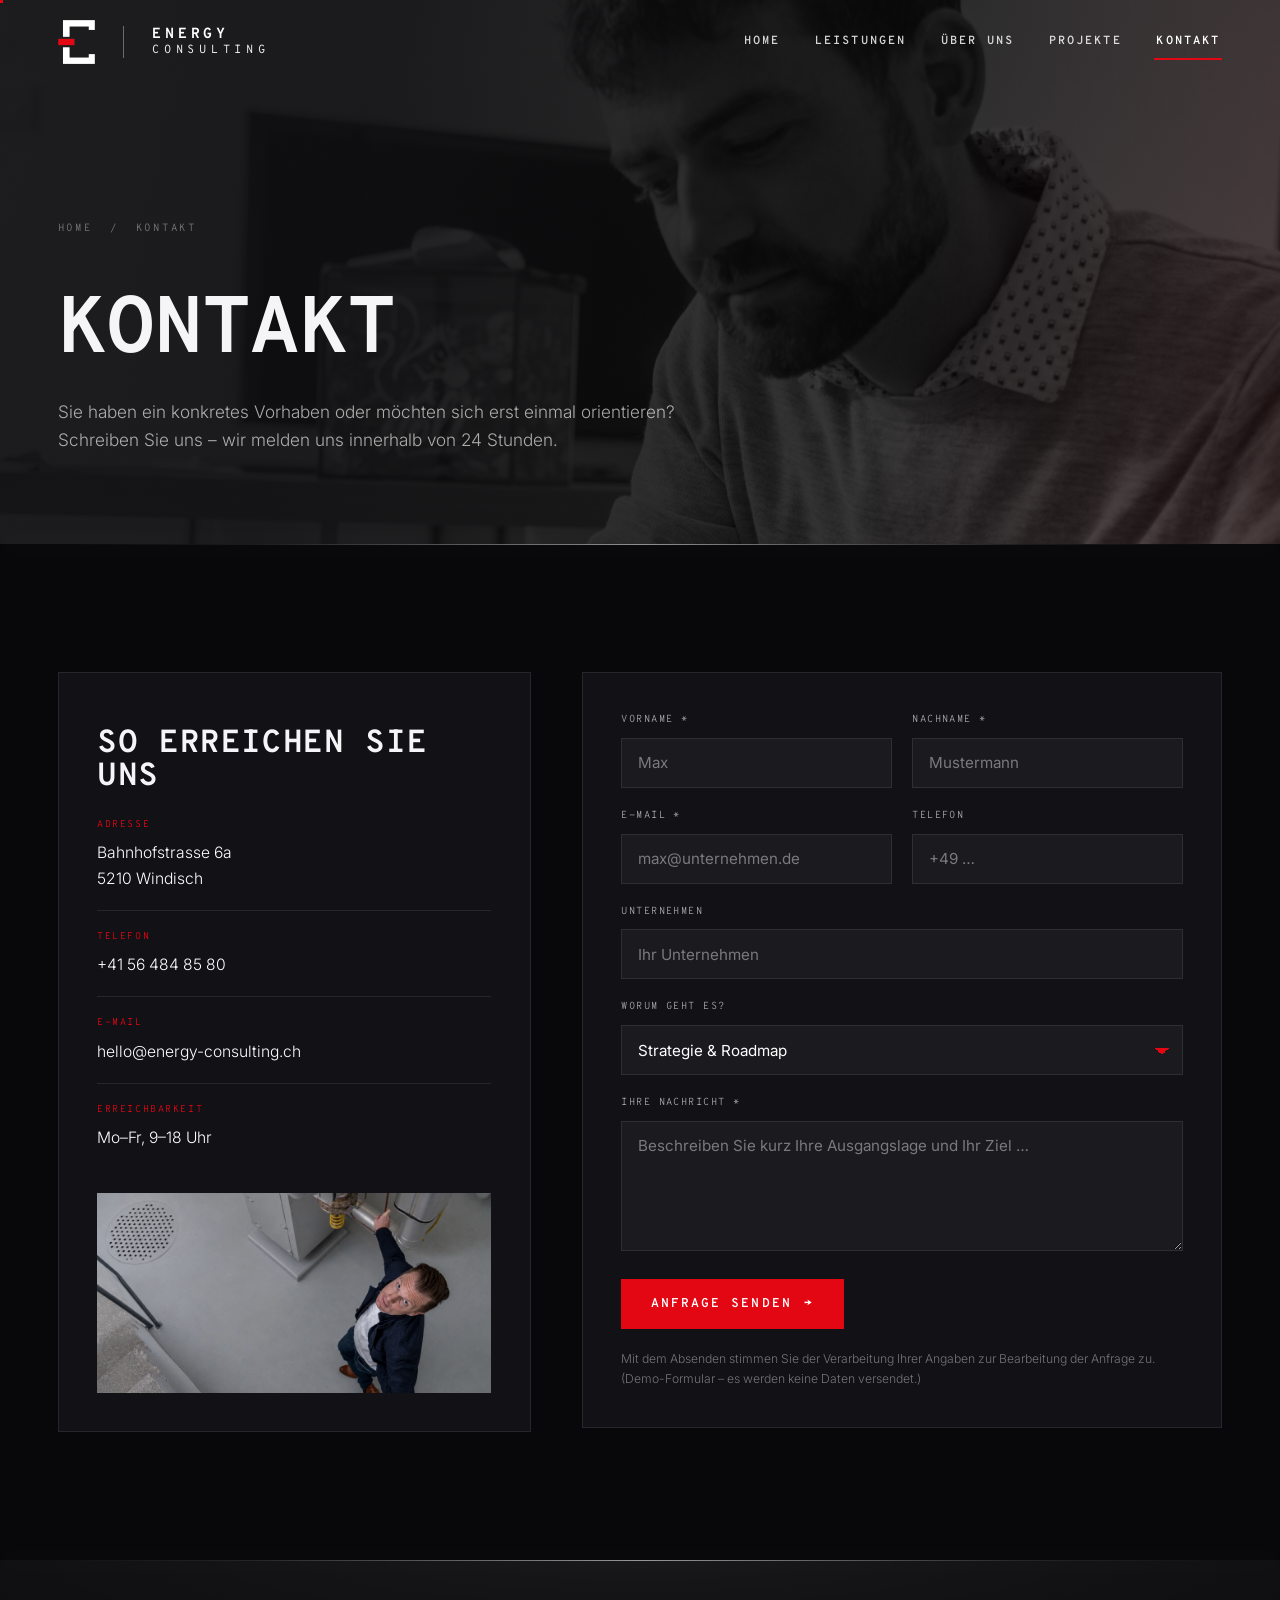
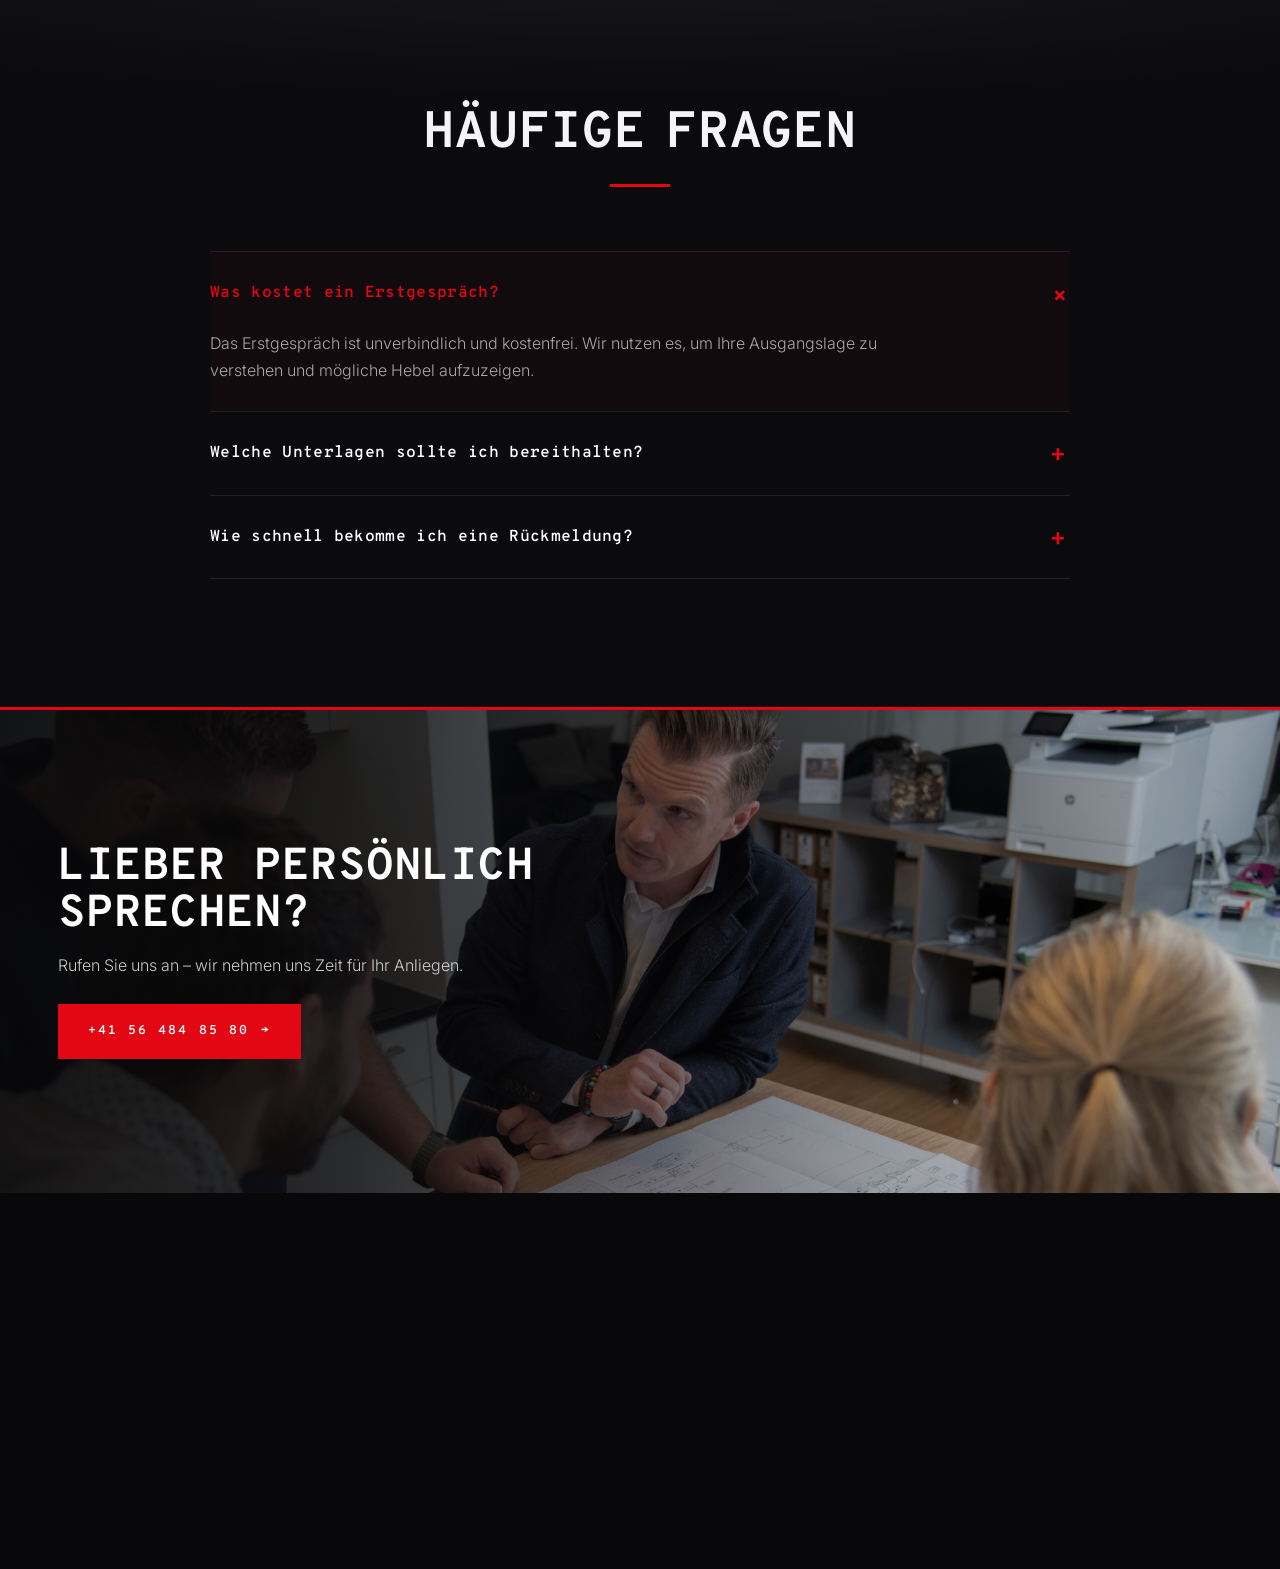
==== kontakt.html @ 19a419e4 "Sanfte Logo-Silhouette als Wasserzeichen im weissen Footer Co-Authored-By: Claude Opus 4.8 <noreply@" ====
<!DOCTYPE html>
<html lang="de">
<head>
<meta charset="UTF-8" />
<meta name="viewport" content="width=device-width, initial-scale=1" />
<title>Kontakt — Energy Consulting</title>
<meta name="description" content="Sprechen Sie mit uns über Ihr Energiekonzept. Unverbindliches Erstgespräch – wir melden uns innerhalb von 24 Stunden." />
<link rel="preconnect" href="https://fonts.googleapis.com" />
<link rel="preconnect" href="https://fonts.gstatic.com" crossorigin />
<link href="https://fonts.googleapis.com/css2?family=Inter:wght@300;400;500;600&family=Overpass+Mono:wght@400;600;700&display=swap" rel="stylesheet" />
<link rel="icon" href="favicon.ico" sizes="any" />
<link rel="icon" type="image/png" sizes="32x32" href="favicon-32.png" />
<link rel="apple-touch-icon" href="favicon-180.png" />
<link rel="stylesheet" href="styles.css?v=75" />
</head>
<body>

<header class="site">
  <div class="wrap nav">
    <a class="brand" href="index.html" aria-label="Energy Consulting Startseite">
      <img class="mark" src="logo-icon-white.png" alt="Energy Consulting Logo" />
      <span class="name"><span>ENERGY</span><span>CONSULTING</span></span>
    </a>
    <nav class="menu" aria-label="Hauptnavigation">
      <a href="index.html">Home</a>
      <a href="leistungen.html">Leistungen</a>
      <a href="ueber-uns.html">Über uns</a>
      <a href="projekte.html">Projekte</a>
      <a href="kontakt.html" class="is-active">Kontakt</a>
    </nav>
    <button class="burger" aria-label="Menü öffnen" aria-expanded="false"><span></span><span></span><span></span></button>
  </div>
</header>

<section class="page-hero">
  <div class="page-hero-bg" style="background-image:url('foto-6.jpg')"></div>
  <div class="page-hero-overlay"></div>
  <div class="wrap">
    <div class="crumb"><a href="index.html">Home</a> &nbsp;/&nbsp; Kontakt</div>
    <h1>Kontakt</h1>
    <p>Sie haben ein konkretes Vorhaben oder möchten sich erst einmal orientieren? Schreiben Sie uns – wir melden uns innerhalb von 24 Stunden.</p>
  </div>
</section>

<section class="section">
  <div class="wrap contact-grid">
    <!-- Info -->
    <div class="contact-info glass reveal-left">      <h2 class="sec-head" style="font-size:clamp(1.4rem,2.6vw,2rem);margin:16px 0 22px">So erreichen Sie uns</h2>
      <div class="row"><div class="k">Adresse</div><div class="v">Bahnhofstrasse 6a<br>5210 Windisch</div></div>
      <div class="row"><div class="k">Telefon</div><div class="v"><a href="tel:+41564848580">+41 56 484 85 80</a></div></div>
      <div class="row"><div class="k">E-Mail</div><div class="v"><a href="mailto:hello@energy-consulting.ch">hello@energy-consulting.ch</a></div></div>
      <div class="row"><div class="k">Erreichbarkeit</div><div class="v">Mo–Fr, 9–18 Uhr</div></div>
      <div class="contact-photo">
        <img src="foto-200.jpg" alt="Energieberatung im Technikraum" style="object-position: 50% 28%" />
      </div>
    </div>

    <!-- Formular -->
    <div class="reveal-right">
      <form class="ec glass" novalidate>
        <div>
          <label for="f-vorname">Vorname *</label>
          <input id="f-vorname" name="vorname" type="text" autocomplete="given-name" placeholder="Max" required />
        </div>
        <div>
          <label for="f-nachname">Nachname *</label>
          <input id="f-nachname" name="nachname" type="text" autocomplete="family-name" placeholder="Mustermann" required />
        </div>
        <div>
          <label for="f-email">E-Mail *</label>
          <input id="f-email" name="email" type="email" autocomplete="email" placeholder="max@unternehmen.de" required />
        </div>
        <div>
          <label for="f-tel">Telefon</label>
          <input id="f-tel" name="telefon" type="tel" autocomplete="tel" placeholder="+49 …" />
        </div>
        <div class="full">
          <label for="f-firma">Unternehmen</label>
          <input id="f-firma" name="firma" type="text" autocomplete="organization" placeholder="Ihr Unternehmen" />
        </div>
        <div class="full">
          <label for="f-thema">Worum geht es?</label>
          <select id="f-thema" name="thema">
            <option>Strategie &amp; Roadmap</option>
            <option>Analyse &amp; Energieaudit</option>
            <option>Optimierung &amp; Beschaffung</option>
            <option>Umsetzung &amp; Projektsteuerung</option>
            <option>Allgemeine Anfrage</option>
          </select>
        </div>
        <div class="full">
          <label for="f-nachricht">Ihre Nachricht *</label>
          <textarea id="f-nachricht" name="nachricht" placeholder="Beschreiben Sie kurz Ihre Ausgangslage und Ihr Ziel …" required></textarea>
        </div>
        <div class="full" style="display:flex;flex-wrap:wrap;gap:18px;align-items:center;justify-content:space-between">
          <button type="submit" class="btn">Anfrage senden <span class="arr" aria-hidden="true">→</span></button>
          <p class="form-status" role="status" aria-live="polite"></p>
        </div>
        <p class="full" style="color:var(--txt-faint);font-size:0.76rem">Mit dem Absenden stimmen Sie der Verarbeitung Ihrer Angaben zur Bearbeitung der Anfrage zu. (Demo-Formular – es werden keine Daten versendet.)</p>
      </form>
    </div>
  </div>
</section>

<!-- FAQ -->
<section class="section section--alt">
  <div class="wrap">
    <div class="sec-head sec-head--center reveal">      <h2>Häufige Fragen</h2>
      <hr class="accent" />
    </div>
    <div class="faq reveal">
      <details open><summary>Was kostet ein Erstgespräch?</summary><p>Das Erstgespräch ist unverbindlich und kostenfrei. Wir nutzen es, um Ihre Ausgangslage zu verstehen und mögliche Hebel aufzuzeigen.</p></details>
      <details><summary>Welche Unterlagen sollte ich bereithalten?</summary><p>Hilfreich sind – falls vorhanden – Energieabrechnungen der letzten 12 Monate sowie Informationen zu Standorten und Anlagen. Zwingend nötig ist das aber nicht.</p></details>
      <details><summary>Wie schnell bekomme ich eine Rückmeldung?</summary><p>In der Regel melden wir uns innerhalb eines Werktags, um einen Termin abzustimmen.</p></details>
    </div>
  </div>
</section>

<!-- Grossflächiges Abschluss-Foto -->
<section class="contact-closing">
  <img
    src="foto-20.jpg"
    alt="Beratungsgespräch bei Energy Consulting"
  />
  <div class="contact-closing__veil"></div>
  <div class="contact-closing__content">
    <div class="wrap">
      <h2>Lieber persönlich sprechen?</h2>
      <p>Rufen Sie uns an – wir nehmen uns Zeit für Ihr Anliegen.</p>
      <a href="tel:+41564848580" class="btn">+41 56 484 85 80 <span class="arr" aria-hidden="true">→</span></a>
    </div>
  </div>
</section>

<footer class="site foot--sticky">
<div class="foot-pin">
  <div class="wrap">
    <div class="foot">
      <div class="foot__brand">
        <a class="brand" href="index.html" aria-label="Energy Consulting Startseite">
          <img class="mark" src="logo-icon-dark.png" alt="Energy Consulting Logo" style="height:40px" />
          <span class="name"><span>ENERGY</span><span>CONSULTING</span></span>
        </a>
        <p class="foot-tagline">Energie verstehen,<br>Zukunft gestalten.</p>
        <div class="foot-social">
          <a href="#" aria-label="LinkedIn"><svg viewBox="0 0 24 24" fill="currentColor" aria-hidden="true"><path d="M20.447 20.452h-3.554v-5.569c0-1.328-.027-3.037-1.852-3.037-1.853 0-2.136 1.445-2.136 2.939v5.667H9.351V9h3.414v1.561h.046c.477-.9 1.637-1.85 3.37-1.85 3.601 0 4.267 2.37 4.267 5.455v6.286zM5.337 7.433a2.062 2.062 0 01-2.063-2.065 2.064 2.064 0 112.063 2.065zm1.782 13.019H3.555V9h3.564v11.452zM22.225 0H1.771C.792 0 0 .774 0 1.729v20.542C0 23.227.792 24 1.771 24h20.451C23.2 24 24 23.227 24 22.271V1.729C24 .774 23.2 0 22.222 0h.003z"/></svg></a>
          <a href="#" aria-label="Xing"><svg viewBox="0 0 24 24" fill="currentColor" aria-hidden="true"><path d="M18.188 0c-.517 0-.741.325-.927.66 0 0-7.455 13.224-7.702 13.657.015.024 4.919 9.023 4.919 9.023.17.308.436.66.967.66h3.454c.211 0 .375-.078.463-.22.089-.151.089-.346-.009-.536l-4.879-8.916c-.004-.006-.004-.016 0-.022L22.139.756c.095-.191.097-.387.006-.535C22.056.078 21.894 0 21.686 0h-3.498zM3.648 4.74c-.211 0-.385.074-.473.216-.09.149-.078.339.02.531l2.34 4.05c.004.01.004.016 0 .021L1.86 16.051c-.099.188-.093.381 0 .529.085.142.239.234.45.234h3.461c.518 0 .766-.348.945-.667l3.734-6.609-2.378-4.155c-.172-.315-.434-.643-.962-.643H3.648z"/></svg></a>
          <a href="#" aria-label="YouTube"><svg viewBox="0 0 24 24" fill="currentColor" aria-hidden="true"><path d="M23.498 6.186a3.016 3.016 0 00-2.122-2.136C19.505 3.545 12 3.545 12 3.545s-7.505 0-9.377.505A3.017 3.017 0 00.502 6.186C0 8.07 0 12 0 12s0 3.93.502 5.814a3.016 3.016 0 002.122 2.136c1.871.505 9.376.505 9.376.505s7.505 0 9.377-.505a3.015 3.015 0 002.122-2.136C24 15.93 24 12 24 12s0-3.93-.502-5.814zM9.545 15.568V8.432L15.818 12l-6.273 3.568z"/></svg></a>
        </div>
      </div>
      <div class="foot__col"><h4>Navigation</h4><a href="leistungen.html">Leistungen</a><a href="ueber-uns.html">Über uns</a><a href="projekte.html">Projekte</a><a href="kontakt.html">Kontakt</a></div>
      <div class="foot__col"><h4>Kontakt</h4><a href="https://maps.google.com/?q=Bahnhofstrasse+6a+5210+Windisch" target="_blank" rel="noopener">Bahnhofstrasse 6a, 5210 Windisch</a><a href="tel:+41564848580">+41 56 484 85 80</a><a href="mailto:hello@energy-consulting.ch">hello@energy-consulting.ch</a></div>
    </div>
    <div class="foot__bottom"><span>© 2026 Energy Consulting</span><span>Impressum · Datenschutz</span></div>
  </div>
</div>
</footer>

<script src="app.js?v=75"></script></body>
</html>
---- styles.css ----
/* ============================================================
   ENERGY CONSULTING — Editorial Dark, scharfkantig
   Brand: Signalrot #E30613 · Tiefschwarz #1A1A1A · Weiss
   Overpass Mono (Versalien) + Inter (Light)
   ============================================================ */

:root {
  /* Brand */
  --rot: #E30613;             /* Signalrot */
  --rot-tief: #b00410;
  --rot-2: var(--rot);        /* kein Orange mehr – Alias auf Signalrot */
  --glow: rgba(227,6,19,0.42);

  /* Dunkle Flächen */
  --noir: #1A1A1A;            /* Tiefschwarz */
  --bg: #08080a;
  --bg-2: #0b0b0e;
  --surface: #111116;
  --surface-2: #16161c;
  --surface-3: #1c1c23;

  /* Text */
  --txt: #f5f5f7;
  --txt-dim: rgba(255,255,255,0.64);
  --txt-faint: rgba(255,255,255,0.42);

  /* Linien */
  --line: rgba(255,255,255,0.09);
  --line-strong: rgba(255,255,255,0.16);

  --mono: 'Overpass Mono', ui-monospace, monospace;
  --sans: 'Inter', system-ui, -apple-system, sans-serif;

  --maxw: 1760px;
  --pad: clamp(20px, 4.5vw, 72px);
  --header-h: 78px;
  --cta-h: clamp(440px, 54vh, 510px);   /* einheitliche Höhe der letzten Section vor dem Footer (alle Seiten) */

  /* Scharfe Ecken – Brandvorgabe: nichts Abgerundetes */
  --r-sm: 0;
  --r: 0;
  --r-lg: 0;
  --r-pill: 0;

  --ease: cubic-bezier(0.22, 1, 0.36, 1);
  --shadow: 0 30px 70px -30px rgba(0,0,0,0.8);
  --shadow-rot: 0 24px 60px -20px rgba(227,6,19,0.45);
}

* { box-sizing: border-box; margin: 0; padding: 0; }

html { scroll-behavior: smooth; scroll-padding-top: var(--header-h); -webkit-text-size-adjust: 100%; }

body {
  font-family: var(--sans);
  font-weight: 300;
  color: var(--txt);
  background: var(--bg);
  -webkit-font-smoothing: antialiased;
  line-height: 1.65;
  overflow-x: hidden;
  position: relative;
}

/* Globaler Glow-Hintergrund + feiner Grain */
body::before {
  content: "";
  position: fixed; inset: 0; z-index: 0; pointer-events: none;
  background:
    radial-gradient(50vw 50vw at -10% 110%, rgba(227,6,19,0.10), transparent 60%);
}
body::after {
  content: "";
  position: fixed; inset: 0; z-index: 0; pointer-events: none; opacity: 0.05;
  background-image: url("data:image/svg+xml,%3Csvg xmlns='http://www.w3.org/2000/svg' width='160' height='160'%3E%3Cfilter id='n'%3E%3CfeTurbulence type='fractalNoise' baseFrequency='0.85' numOctaves='2'/%3E%3C/filter%3E%3Crect width='100%25' height='100%25' filter='url(%23n)'/%3E%3C/svg%3E");
}
body > * { position: relative; z-index: 1; }

img { max-width: 100%; display: block; }
a { color: inherit; text-decoration: none; }
::selection { background: var(--rot); color: #fff; }

.wrap { width: 100%; max-width: var(--maxw); margin: 0 auto; padding-inline: var(--pad); }
.wrap--wide { max-width: 1760px; }

/* Scroll-Fortschritt (per JS injiziert) */
.scrollbar { position: fixed; top: 0; left: 0; height: 3px; width: 0; z-index: 100;
  background: linear-gradient(90deg, var(--rot), var(--rot-2)); box-shadow: 0 0 14px var(--glow); }

/* ---------- Typo-Bausteine ---------- */
.eyebrow {
  font-family: var(--mono); font-weight: 600;
  font-size: 0.72rem; letter-spacing: 0.3em; text-transform: uppercase;
  color: var(--rot); display: inline-flex; align-items: center; gap: 12px;
}
.eyebrow::before { content: ""; width: 26px; height: 1px; background: var(--rot); display: inline-block; }
.eyebrow--center { justify-content: center; }

h1, h2, h3, h4 {
  font-family: var(--mono); font-weight: 700; text-transform: uppercase;
  letter-spacing: 0.02em; line-height: 1.05;
}
p { overflow-wrap: break-word; }

.accent { width: 60px; height: 3px; background: var(--rot); border: 0; display: block; }

.grad-text { color: #fff; }
.rot { color: var(--rot); }

/* ---------- Buttons ---------- */
.btn {
  position: relative; display: inline-flex; align-items: center; gap: 12px;
  font-family: var(--mono); font-weight: 600; font-size: 0.8rem;
  letter-spacing: 0.16em; text-transform: uppercase; color: #fff;
  padding: 17px 30px; min-height: 50px; border: 0;
  cursor: pointer; overflow: hidden; isolation: isolate;
  background: var(--rot);
  transition: transform .35s var(--ease), background .35s var(--ease);
  will-change: transform;
}
.btn::before { content: ""; position: absolute; inset: 0; z-index: -1; opacity: 0;
  background: var(--rot-tief); transition: opacity .35s var(--ease); }
.btn:hover { transform: none; }   /* kein Lift – Box bleibt stehen */
.btn:hover::before { opacity: 1; }
.btn:focus-visible { outline: 3px solid #fff; outline-offset: 3px; }
.btn .arr { transition: transform .3s var(--ease); }
.btn:hover .arr { transform: translateX(5px); }

.btn--ghost { background: transparent; border: 1px solid var(--line-strong); color: var(--txt); }
.btn--ghost::before { background: var(--rot); }
.btn--ghost:hover { border-color: transparent; }
.btn--sm { padding: 12px 22px; min-height: 42px; font-size: 0.72rem; }

/* ============ HEADER (exakt nach Mockup) ============ */
header.site { position: fixed; inset: 0 0 auto 0; z-index: 60;
  transition: background .3s ease, box-shadow .3s ease, backdrop-filter .3s ease; }
header.site.scrolled { background: rgba(13,13,15,0.82); backdrop-filter: blur(14px) saturate(1.4);
  box-shadow: 0 1px 0 var(--line); }
.nav { display: flex; align-items: center; justify-content: space-between; padding-block: 20px; transition: padding .3s ease; }
header.site.scrolled .nav { padding-block: 13px; }
.brand { display: flex; align-items: center; gap: 28px; }
.brand .mark { height: 44px; width: auto; display: block; transition: height .3s ease; }
header.site.scrolled .brand .mark { height: 38px; }
.brand .name { color: #fff; line-height: 1.18; border-left: 1px solid rgba(255,255,255,0.35); padding-left: 28px; }
.brand .name span { display: block; font-family: var(--mono); text-transform: uppercase; }
.brand .name span:first-child { font-weight: 700; font-size: 0.92rem; letter-spacing: 0.26em; }
.brand .name span:last-child { font-weight: 400; font-size: 0.74rem; letter-spacing: 0.40em; color: rgba(255,255,255,0.92); }
.menu { display: flex; align-items: center; gap: clamp(18px, 2.4vw, 38px); }
.menu a { font-family: var(--mono); font-weight: 600; font-size: 0.74rem; letter-spacing: 0.18em;
  text-transform: uppercase; color: rgba(255,255,255,0.82); padding: 8px 2px; position: relative; transition: color .2s ease; }
.menu a::after { content: ""; position: absolute; left: 0; bottom: 0; height: 2px; width: 0;
  background: var(--rot); transition: width .25s ease; }
.menu a:hover { color: #fff; }
.menu a:hover::after, .menu a.is-active::after { width: 100%; }
.menu a.is-active { color: #fff; }
.burger { display: none; background: none; border: 0; cursor: pointer; width: 44px; height: 44px;
  flex-direction: column; gap: 6px; align-items: center; justify-content: center; }
.burger span { width: 26px; height: 2px; background: #fff; transition: .3s; }
.burger[aria-expanded="true"] span:nth-child(1) { transform: translateY(8px) rotate(45deg); }
.burger[aria-expanded="true"] span:nth-child(2) { opacity: 0; }
.burger[aria-expanded="true"] span:nth-child(3) { transform: translateY(-8px) rotate(-45deg); }

/* ============ Spotlight-Glaskarte (Basis) ============ */
.glass {
  position: relative; background: var(--surface);
  border: 1px solid var(--line); border-radius: var(--r);
  overflow: hidden;
  transition: transform .4s var(--ease), border-color .4s var(--ease), background .4s var(--ease);
}
.glass::before {
  content: ""; position: absolute; inset: 0; pointer-events: none; opacity: 0; transition: opacity .4s var(--ease);
  background: radial-gradient(380px circle at var(--mx, 50%) var(--my, 0%), rgba(227,6,19,0.18), transparent 60%);
}
.glass:hover { border-color: var(--line-strong); }   /* kein Lift – Box bleibt stehen */
.glass:hover::before { opacity: 1; }

/* ============ HERO ============ */
.hero { position: relative; display: flex; flex-direction: column; justify-content: flex-start;
  padding-top: calc(var(--header-h) + clamp(34px, 5vh, 78px)); overflow: hidden; }
.hero > .wrap { padding-bottom: clamp(20px, 3vh, 40px); }
#hero-canvas { position: absolute; inset: 0; z-index: 0; width: 100%; height: 100%;
  opacity: 0.4; mask-image: linear-gradient(90deg, #000 0%, #000 38%, transparent 60%); }
/* Industrieanlage-Foto rechts, links ausgeblendet hinter dem Text (S/W + roter Hauch) */
.hero__photo { position: absolute; inset: 0; z-index: 1; pointer-events: none;
  background: url("hero-refinery.jpg") center right / cover no-repeat;
  filter: grayscale(1) contrast(1.06) brightness(0.6);
  -webkit-mask-image: linear-gradient(90deg, transparent 0%, rgba(0,0,0,0.18) 34%, #000 64%);
  mask-image: linear-gradient(90deg, transparent 0%, rgba(0,0,0,0.18) 34%, #000 64%); }
.hero__photo::after { display: none; }
.hero__veil { position: absolute; inset: 0; z-index: 2; pointer-events: none;
  background:
    radial-gradient(72% 70% at 16% 42%, rgba(8,8,10,0.94), transparent 72%),
    linear-gradient(90deg, rgba(8,8,10,0.85) 0%, rgba(8,8,10,0.35) 38%, transparent 60%); }
.hero .wrap { position: relative; z-index: 3; width: 100%; }
.hero__inner { max-width: 62%; }
.hero h1 { font-size: clamp(1.8rem, 4vw, 3.1rem); letter-spacing: -0.01em; line-height: 1.02; margin: 14px 0 0; }
.hero h1 .ln { display: block; overflow: hidden; }
.hero h1 .ln > span { display: block; transform: translateY(105%); transition: transform .9s var(--ease); }
.hero.ready h1 .ln > span { transform: translateY(0); }
.hero h1 .ln:nth-child(2) > span { transition-delay: .12s; }
.hero p.lead { font-size: clamp(0.96rem, 1.05vw, 1.08rem); color: var(--txt-dim); max-width: 560px; margin: 16px 0 22px;
  opacity: 0; transform: translateY(16px); transition: opacity .8s var(--ease) .4s, transform .8s var(--ease) .4s; }
.hero.ready p.lead { opacity: 1; transform: none; }
.hero__cta .btn { padding: 11px 20px; min-height: 40px; font-size: 0.68rem; letter-spacing: 0.14em; gap: 9px; }
.hero__cta { display: flex; flex-wrap: wrap; gap: 12px;
  opacity: 0; transform: translateY(16px); transition: opacity .8s var(--ease) .55s, transform .8s var(--ease) .55s; }
.hero.ready .hero__cta { opacity: 1; transform: none; }
/* ---- Weisses Leistungs-Band (Teil des Heros) ---- */
.pillars { position: relative; z-index: 2; background: var(--surface); color: var(--txt);
  border-top: 1px solid var(--line); border-bottom: 1px solid var(--line); }
.pillars__grid { display: grid; grid-template-columns: repeat(4, 1fr); }
.pillar { position: relative; display: flex; flex-direction: column;
  padding: clamp(18px, 2vw, 28px) clamp(16px, 1.6vw, 26px);
  color: var(--txt);
  transition: background .4s var(--ease), color .4s var(--ease); }
.pillar::before { content: ""; position: absolute;
  left: -0.5px;
  top: 50%; transform: translateY(-50%);
  width: 1px; height: 40%; background: var(--line); }
.pillar:first-child::before { display: none; }
.pillar__ic { width: 24px; height: 24px; color: var(--rot); margin-bottom: 8px; transition: color .4s var(--ease); }
.pillar__ic svg { width: 100%; height: 100%; display: block; }
.pillar h3 { font-family: var(--mono); font-weight: 700; text-transform: uppercase; letter-spacing: 0.06em;
  font-size: clamp(0.88rem, 1.0vw, 1.05rem); margin: 0 0 5px; color: var(--txt); }
.pillar p { font-size: 0.82rem; line-height: 1.4; color: var(--txt-2); flex: 1; max-width: 24ch; transition: color .4s var(--ease); }
.pillar__arr { font-family: var(--mono); color: var(--rot); font-size: 1.2rem; line-height: 1; margin-top: 8px;
  align-self: flex-start; transition: transform .4s var(--ease); }
.pillar:hover { background: rgba(227,6,19,0.06); color: #fff; }
.pillar:hover p { color: rgba(255,255,255,0.66); }
.pillar:hover .pillar__ic { color: var(--rot); }
.pillar:hover .pillar__arr { transform: translateX(10px); }

/* ---- Schwarzes Expertise-Band, Kennzahlen rechts ---- */
.expertise { position: relative; z-index: 2; background: var(--noir); color: #fff;
  padding-block: clamp(34px, 4.2vw, 64px); }
.expertise__title { font-family: var(--mono); font-weight: 700; text-transform: uppercase; letter-spacing: 0.02em;
  font-size: clamp(1.3rem, 1.9vw, 1.95rem); line-height: 1.06; margin: 0 0 16px; white-space: nowrap; }
.expertise__grid { display: grid; grid-template-columns: 1fr 1.15fr; gap: clamp(32px, 5vw, 80px); align-items: center; }
.expertise__lead { width: fit-content; max-width: 100%; }
.expertise__lead p { color: var(--txt-dim); font-size: 0.86rem; line-height: 1.6; width: 0; min-width: 100%; box-sizing: border-box; margin: 16px 0 0; }
.expertise__figures { display: grid; grid-template-columns: repeat(3, 1fr); }
.ef { position: relative; display: flex; flex-direction: column; align-items: center; text-align: center; gap: 10px; padding: 0 clamp(14px, 1.8vw, 30px); }
.ef::before { content: ""; position: absolute; left: 0; top: 50%; transform: translateY(-50%);
  width: 1px; height: 64%; background: rgba(227,6,19,0.6); }
.ef:first-child::before { display: none; }
.ef__n { font-family: var(--mono); font-weight: 700; font-size: clamp(2rem, 3.6vw, 2.9rem);
  color: #fff; line-height: 1; font-variant-numeric: tabular-nums; }
.ef__t { font-family: var(--mono); font-size: 0.62rem; letter-spacing: 0.16em; text-transform: uppercase; color: var(--txt-faint); line-height: 1.4; }

/* ============ Marquee ============ */
.marquee { border-block: 1px solid var(--line); padding-block: 22px; overflow: hidden;
  -webkit-mask-image: linear-gradient(90deg, transparent, #000 8%, #000 92%, transparent);
  mask-image: linear-gradient(90deg, transparent, #000 8%, #000 92%, transparent); }
.marquee__track { display: flex; gap: 0; width: max-content; animation: marq 34s linear infinite; }
.marquee:hover .marquee__track { animation-play-state: paused; }
.marquee span { font-family: var(--mono); font-weight: 700; font-size: clamp(1rem, 2vw, 1.5rem); letter-spacing: 0.08em;
  text-transform: uppercase; color: var(--txt-faint); padding-inline: clamp(22px, 3vw, 44px); display: inline-flex; align-items: center; gap: clamp(22px,3vw,44px); }
.marquee span::after { content: "✦"; color: var(--rot); font-size: 0.7em; }
@keyframes marq { to { transform: translateX(-50%); } }

/* ============ Section-Grundgerüst ============ */
/* Grundton deckt den fixierten Reveal-Footer ab (sonst scheint er durch transparente Sections). */
.section { padding-block: clamp(72px, 10vw, 140px); position: relative; background-color: var(--bg); }
.section--alt { background: var(--bg-2); }
.section--white { background: #fff; color: var(--noir); }
.section--light { background: #f5f5f7; color: var(--noir); }

/* ============ Premium Section-Seams (helle Akzente + Übergänge) ============ */
/* Helle Licht-Hairline am oberen Rand jeder Section — der „helle Akzent"
   und die premium Trennung zugleich (Signatur wie bei Linear/Vercel/Stripe). */
.section::before {
  content: "";
  position: absolute;
  top: 0; left: 0; right: 0;
  height: 1px;
  z-index: 6;
  pointer-events: none;
  background: linear-gradient(90deg,
    transparent 4%,
    rgba(255,255,255,0.08) 20%,
    rgba(255,255,255,0.55) 50%,
    rgba(255,255,255,0.08) 80%,
    transparent 96%);
  box-shadow: 0 0 22px 1px rgba(255,255,255,0.10);
}
/* Spürbarer Lichtschein vom Seam nach unten — „von oben beleuchtet" (Premium-Tiefe). */
.section--alt {
  background-color: var(--bg-2);
  background-image: radial-gradient(120% 200px at 50% 0%, rgba(255,255,255,0.05), transparent 70%);
}
/* Bild-Sektionen: zarter heller Schein am oberen Rand des Overlays */
.section--img > .sec-overlay {
  box-shadow: inset 0 1px 0 rgba(255,255,255,0.10), inset 0 26px 50px -30px rgba(255,255,255,0.10);
}

/* Echte helle Sections (ohne dunkles Bild): dunkle Hairline + klare Tiefe-Kante
   → wirkt wie ein heller Panel, der vor der dunklen Fläche „sitzt". */
.section--white:not(.section--img)::before,
.section--light:not(.section--img)::before {
  background: linear-gradient(90deg,
    transparent 4%,
    rgba(0,0,0,0.08) 20%,
    rgba(227,6,19,0.45) 50%,
    rgba(0,0,0,0.08) 80%,
    transparent 96%);
  box-shadow: 0 0 20px 1px rgba(0,0,0,0.10);
}
.section--white:not(.section--img),
.section--light:not(.section--img) {
  box-shadow: inset 0 22px 38px -24px rgba(0,0,0,0.45);
}

/* ── Grid Background (aus grid-background.tsx / demo.tsx übersetzt) ──────── */
/*  Variante A: dunkles Gitter auf --bg-2 (demo.tsx → dark grid)             */
.section--grid::after {
  content: "";
  position: absolute;
  inset: 0;
  pointer-events: none;
  z-index: 0;
  background-image:
    linear-gradient(to right,  rgba(75,85,99,0.09) 1px, transparent 1px),
    linear-gradient(to bottom, rgba(75,85,99,0.09) 1px, transparent 1px);
  background-size: 40px 40px;
}
/*  Variante B: Rot-Glow Orb + Gitter (grid-background.tsx → brand-rot statt Magenta) */
.section--grid-orb::after {
  content: "";
  position: absolute;
  inset: 0;
  pointer-events: none;
  z-index: 0;
  background-image:
    linear-gradient(to right,  rgba(71,85,105,0.08) 1px, transparent 1px),
    linear-gradient(to bottom, rgba(71,85,105,0.08) 1px, transparent 1px),
    radial-gradient(circle at 50% 60%,
      rgba(227,6,19,0.13) 0%,
      rgba(180,4,16,0.05) 40%,
      transparent 70%);
  background-size: 40px 40px, 40px 40px, 100% 100%;
}
/* Inhalt liegt über dem Gitter */
.section--grid > *,
.section--grid-orb > * { position: relative; z-index: 1; }
/* Text overrides for light sections */
.section--white p, .section--light p { color: #555; }
.section--white h2, .section--light h2,
.section--white h3, .section--light h3 { color: var(--noir); }
/* Eyebrow already uses --rot which works on light backgrounds */
/* Sec-head in light sections */
.section--white .sec-head p, .section--light .sec-head p { color: #666; }

/* Glass cards in light sections */
.section--white .glass, .section--light .glass {
  background: #fff;
  border: 1px solid rgba(0,0,0,0.08);
  box-shadow: 0 2px 20px rgba(0,0,0,0.06), 0 1px 4px rgba(0,0,0,0.04);
}
.section--white .glass::before, .section--light .glass::before { display: none; }
.section--white .glass h3, .section--light .glass h3,
.section--white .glass h4, .section--light .glass h4 { color: var(--noir); }
.section--white .glass p, .section--light .glass p { color: #555; }

/* ── Premium-Hover für helle Service-Karten (Leistungen „4 Felder") ──
   Lift + weiche Elevation + Icon-Kachel füllt sich rot + roter Akzentrahmen.
   Snappy 220ms, transform-basiert (kein Layout-Reflow). */
.section--light .card.glass,
.section--white .card.glass {
  transition: transform .22s var(--ease), box-shadow .22s var(--ease), border-color .22s var(--ease);
  will-change: transform;
}
.section--light .card.glass:hover,
.section--white .card.glass:hover {
  transform: translateY(-7px);
  border-color: rgba(227,6,19,0.40) !important;
  box-shadow: 0 22px 46px -18px rgba(0,0,0,0.24), 0 6px 16px rgba(0,0,0,0.08) !important;
}
.section--light .card.glass .svc-ic,
.section--white .card.glass .svc-ic {
  transition: background .22s var(--ease), border-color .22s var(--ease),
              color .22s var(--ease), transform .22s var(--ease);
}
.section--light .card.glass:hover .svc-ic,
.section--white .card.glass:hover .svc-ic {
  background: var(--rot);
  border-color: var(--rot);
  color: #fff;
  transform: scale(1.08) rotate(-3deg);
}
.section--light .card.glass:hover h3,
.section--white .card.glass:hover h3 { color: var(--rot) !important; }
.section--light .card.glass:hover .meta,
.section--white .card.glass:hover .meta { letter-spacing: 0.22em; transition: letter-spacing .22s var(--ease); }
@media (prefers-reduced-motion: reduce) {
  .section--light .card.glass, .section--white .card.glass,
  .section--light .card.glass .svc-ic, .section--white .card.glass .svc-ic { transition: none; }
  .section--light .card.glass:hover, .section--white .card.glass:hover { transform: none; }
}

/* Chart cards in light sections — clean Apple-style */
.section--white .chart-card, .section--light .chart-card {
  background: #fff;
  border: 1px solid rgba(0,0,0,0.07);
  box-shadow: 0 1px 3px rgba(0,0,0,0.04), 0 8px 32px rgba(0,0,0,0.05);
  transition: box-shadow .3s var(--ease);
}
.section--white .chart-card:hover, .section--light .chart-card:hover {
  box-shadow: 0 2px 6px rgba(0,0,0,0.06), 0 16px 48px rgba(0,0,0,0.08);
}
.section--white .chart-head h3, .section--light .chart-head h3 {
  color: var(--noir); font-size: 0.88rem; letter-spacing: 0.08em;
}
.section--white .chart-head .sub, .section--light .chart-head .sub {
  color: #999; font-size: 0.76rem; margin-top: 3px;
}
.section--white .chart-foot, .section--light .chart-foot {
  color: #bbb; border-top: 1px solid rgba(0,0,0,0.06); padding-top: 14px; margin-top: 4px;
}
/* Tabs — pill segmented control */
.section--white .tabs, .section--light .tabs {
  background: rgba(0,0,0,0.05);
  border: none; padding: 3px;
}
.section--white .tabs button, .section--light .tabs button {
  background: transparent; color: #888; border: none; padding: 6px 14px;
  font-size: 0.64rem; letter-spacing: 0.10em;
  transition: background .2s, color .2s;
}
.section--white .tabs button.is-active, .section--light .tabs button.is-active {
  background: var(--noir); color: #fff;
}

/* Calculator light mode — Apple-style cards */
.section--light .calc__controls, .section--white .calc__controls,
.section--light .calc__result, .section--white .calc__result {
  background: #fff;
  border: 1px solid rgba(0,0,0,0.07);
  box-shadow: 0 1px 3px rgba(0,0,0,0.04), 0 8px 32px rgba(0,0,0,0.05);
}
/* Field label: label links, Wert rechts in Rot */
.section--light .field label, .section--white .field label {
  color: var(--noir); font-size: 0.76rem; letter-spacing: 0.10em; text-transform: uppercase;
}
.section--light .field .val, .section--white .field .val {
  color: var(--rot); font-size: 0.9rem; font-weight: 700;
}
.section--light .calc__note, .section--white .calc__note {
  color: #aaa; font-size: 0.72rem; line-height: 1.5;
  border-top: 1px solid rgba(0,0,0,0.06); padding-top: 16px; margin-top: -8px;
}
/* Result rows */
.section--light .calc__row, .section--white .calc__row {
  border-bottom: 1px solid rgba(0,0,0,0.06);
}
.section--light .calc__row .k, .section--white .calc__row .k { color: #888; font-size: 0.8rem; }
.section--light .calc__row .v, .section--white .calc__row .v { color: var(--noir); font-size: 1.05rem; }
/* Donut center text */
.section--light .calc__donut .center .pct,
.section--white .calc__donut .center .pct { color: var(--noir); }
.section--light .calc__donut .center .cap,
.section--white .calc__donut .center .cap { color: #aaa; }
/* Range slider for light mode */
.section--light input[type="range"], .section--white input[type="range"] {
  -webkit-appearance: none;
  appearance: none;
  height: 4px;
  background: rgba(0,0,0,0.12);
  border-radius: 2px;
  outline: none;
  width: 100%;
  margin-top: 12px;
}
.section--light input[type="range"]::-webkit-slider-thumb,
.section--white input[type="range"]::-webkit-slider-thumb {
  -webkit-appearance: none;
  appearance: none;
  width: 20px;
  height: 20px;
  border-radius: 50%;
  background: var(--rot);
  cursor: pointer;
  border: 3px solid #fff;
  box-shadow: 0 2px 8px rgba(227,6,19,0.35);
}


/* Testimonial light */
.section--white .quote-block blockquote, .section--light .quote-block blockquote { color: var(--noir); }
.section--white .quote-block .who, .section--light .quote-block .who { color: #666; }

.section-line { border-top: 1px solid var(--line); }

.sec-head { max-width: 64ch; margin-bottom: clamp(40px, 5vw, 64px); }
.sec-head h2 { font-size: clamp(1.8rem, 4.4vw, 3.2rem); letter-spacing: -0.005em; margin: 20px 0 22px; }
/* Mono-Display-Überschriften: Wortabstände straffen (schließt die breiten Monospace-Lücken) */
.sec-head h2, .page-hero h1, .hero h1 { word-spacing: -0.22em; }
.sec-head .accent { margin-bottom: 24px; }
.sec-head p { color: var(--txt-dim); font-size: 1.05rem; }
.sec-head--center { margin-inline: auto; text-align: center; }
.sec-head--center .accent { margin-inline: auto; }
.sec-head--split { max-width: none; display: grid; grid-template-columns: 1.1fr 1fr; gap: 32px; align-items: end; }
.sec-head--split p { margin: 0; }

/* ============ Bento (Leistungen) ============ */
.bento { display: grid; grid-template-columns: repeat(6, 1fr); gap: clamp(14px, 1.6vw, 20px); }
.bento .cell { grid-column: span 3; padding: clamp(26px, 3vw, 40px); display: flex; flex-direction: column; gap: 16px; min-height: 240px; }
.bento .cell--wide { grid-column: span 6; }
.bento .cell--tall { grid-row: span 2; }
.svc-ic { width: 50px; height: 50px; display: grid; place-items: center; flex: none;
  background: rgba(227,6,19,0.12); border: 1px solid rgba(227,6,19,0.3); color: var(--rot); }
.svc-ic svg { width: 26px; height: 26px; }
.cell .idx { font-family: var(--mono); font-weight: 700; font-size: 0.7rem; letter-spacing: 0.2em; color: var(--txt-faint); }
.cell h3 { font-size: 1.15rem; letter-spacing: 0.04em; color: #fff; }
.cell p { font-size: 0.95rem; color: var(--txt-dim); flex: 1; }
.cell .more { color: var(--rot); display: inline-flex; align-items: center; gap: 9px;
  font-family: var(--mono); font-weight: 600; font-size: 0.76rem; letter-spacing: 0.12em; }
.cell .more .arr { transition: transform .3s var(--ease); }
.cell:hover .more .arr { transform: translateX(5px); }

/* ============ Charts ============ */
.charts__grid { display: grid; grid-template-columns: repeat(2, 1fr); gap: clamp(20px, 2.5vw, 32px); }
.chart-card { padding: clamp(28px, 3.2vw, 48px); display: flex; flex-direction: column; gap: 24px; }
.chart-card h3 { color: #fff; font-size: clamp(1rem, 1.2vw, 1.25rem); letter-spacing: 0.04em; margin: 0; }
.chart-card .sub { color: var(--txt-faint); font-size: 0.78rem; font-family: var(--sans); font-weight: 400;
  text-transform: none; letter-spacing: 0; margin-top: 4px; }
.chart-card__canvas { position: relative; height: 340px; }
.chart-card__canvas canvas { width: 100% !important; }
.chart-foot { font-family: var(--mono); font-size: 0.58rem; letter-spacing: 0.1em; color: var(--txt-faint); text-transform: uppercase; }
.chart-head { display: flex; justify-content: space-between; align-items: flex-start; gap: 16px; flex-wrap: wrap; }

.tabs { display: inline-flex; gap: 2px; background: rgba(255,255,255,0.06); padding: 3px; border: 1px solid var(--line); }
.tabs button { font-family: var(--mono); font-weight: 600; font-size: 0.62rem; letter-spacing: 0.12em; text-transform: uppercase;
  color: var(--txt-dim); background: transparent; border: 0; cursor: pointer; padding: 8px 14px; transition: background .2s, color .2s; }
.tabs button.is-active { background: var(--noir); color: #fff; }

/* ============ Rechner ============ */
.calc { display: grid; grid-template-columns: 1fr 1fr; gap: clamp(20px, 3vw, 36px); align-items: stretch; }
.calc__controls { padding: clamp(28px, 3.2vw, 48px); display: flex; flex-direction: column; gap: 32px; }
.field label { display: flex; justify-content: space-between; align-items: center;
  font-family: var(--mono); font-size: 0.68rem; letter-spacing: 0.12em; text-transform: uppercase; color: #fff; margin-bottom: 16px; }
.field label .val { color: var(--rot); font-weight: 700; font-size: 0.95rem; letter-spacing: 0.02em;
  font-variant-numeric: tabular-nums; }
input[type="range"] { -webkit-appearance: none; appearance: none; width: 100%; height: 5px;
  background: rgba(255,255,255,0.16); outline: none; cursor: pointer; border-radius: 3px; }
input[type="range"]::-webkit-slider-thumb { -webkit-appearance: none; appearance: none; width: 22px; height: 22px;
  background: var(--rot); border: 2px solid #fff; box-shadow: 0 2px 8px rgba(227,6,19,0.4); cursor: pointer;
  border-radius: 50%; transition: transform .15s ease, box-shadow .15s ease; }
input[type="range"]::-webkit-slider-thumb:hover { transform: scale(1.18); box-shadow: 0 4px 16px rgba(227,6,19,0.5); }
input[type="range"]::-moz-range-thumb { width: 22px; height: 22px; border-radius: 50%; background: var(--rot); border: 2px solid #fff; cursor: pointer; }
.calc__note { font-size: 0.74rem; color: var(--txt-faint); line-height: 1.6; border-top: 1px solid var(--line); padding-top: 16px; }

/* Result panel — Ersparnis als Hero-Zahl */
.calc__result { padding: clamp(28px, 3.2vw, 48px); display: flex; flex-direction: column; justify-content: center; gap: 0;
  background: linear-gradient(160deg, var(--surface-2), #0a0a0d); }
.calc__hero { text-align: center; padding-bottom: clamp(24px,3vw,36px); border-bottom: 1px solid var(--line); margin-bottom: clamp(20px,2.5vw,32px); }
.calc__hero-label { font-family: var(--mono); font-size: 0.62rem; letter-spacing: 0.2em; text-transform: uppercase; color: var(--txt-faint); margin-bottom: 12px; }
.calc__hero-num { font-family: var(--mono); font-weight: 700; font-size: clamp(2.8rem, 5vw, 4.2rem);
  color: var(--rot); line-height: 1; font-variant-numeric: tabular-nums; letter-spacing: -0.02em; }
.calc__hero-sub { font-family: var(--mono); font-size: 0.7rem; letter-spacing: 0.14em; text-transform: uppercase; color: var(--txt-faint); margin-top: 10px; }
.calc__metrics { display: grid; grid-template-columns: 1fr 1fr; gap: 1px; background: var(--line); }
.calc__metric { background: var(--surface-2); padding: clamp(14px,1.8vw,22px); }
.calc__metric .mk { font-family: var(--mono); font-size: 0.58rem; letter-spacing: 0.16em; text-transform: uppercase; color: var(--txt-faint); margin-bottom: 8px; }
.calc__metric .mv { font-family: var(--mono); font-weight: 700; font-size: clamp(1rem,1.5vw,1.3rem); color: #fff; font-variant-numeric: tabular-nums; }
/* Keep old rows for fallback */
.calc__donut { display: none; }
.calc__rows { display: none; }
.calc__row.hot .v { color: var(--rot); }

/* ============ Prozess (gepinnte Timeline) ============ */
.process { display: grid; grid-template-columns: 0.85fr 1.15fr; gap: clamp(28px, 5vw, 80px); align-items: start; }
.process__sticky { position: sticky; top: calc(var(--header-h) + 30px); }
.process__count { font-family: var(--mono); font-weight: 700; font-size: clamp(4rem, 12vw, 8rem); line-height: 0.9;
  background: linear-gradient(160deg, #fff 20%, rgba(255,255,255,0.06)); -webkit-background-clip: text; background-clip: text; color: transparent; font-variant-numeric: tabular-nums; }
.process__bar { height: 3px; background: rgba(255,255,255,0.1); margin-top: 28px; overflow: hidden; }
.process__bar i { display: block; height: 100%; width: 20%; background: linear-gradient(90deg, var(--rot), var(--rot-2)); transition: width .5s var(--ease); }
.steps { display: grid; gap: 16px; }
.step { padding: clamp(22px, 2.6vw, 34px); display: grid; grid-template-columns: auto 1fr; gap: 22px; align-items: start;
  opacity: 0.4; transition: opacity .4s var(--ease), border-color .4s var(--ease); }
.step.active { opacity: 1; }
.step .no { font-family: var(--mono); font-weight: 700; color: var(--rot); font-size: 0.82rem; letter-spacing: 0.12em; }
.step h3 { font-size: 1.05rem; letter-spacing: 0.05em; color: #fff; margin-bottom: 10px; }
.step p { font-size: 0.92rem; color: var(--txt-dim); }

/* ============ Stacking-Cards Prozess (zweispaltig, Glas/Blur-Stack) ============ */
.proc-wrap {
  display: grid;
  grid-template-columns: 0.9fr 1.1fr;
  gap: clamp(36px, 5vw, 90px);
  align-items: start;
}
/* Linke Spalte: bleibt sticky stehen, während rechts die Karten stapeln */
.proc-intro {
  position: sticky;
  top: calc(var(--header-h) + 56px);
  align-self: start;
}
.proc-eyebrow {
  font-family: var(--mono);
  font-size: 0.7rem; letter-spacing: 0.22em; text-transform: uppercase;
  color: var(--rot); margin-bottom: 18px;
}
.proc-intro h2 {
  font-size: clamp(1.9rem, 3.6vw, 3rem); line-height: 1.04;
  letter-spacing: -0.02em; color: var(--txt); margin-bottom: 22px;
}
.proc-intro h2 .accent-text { color: var(--rot); }
.proc-intro p { color: var(--txt-dim); line-height: 1.72; max-width: 46ch; }
.proc-intro__img {
  margin-top: clamp(24px, 3vw, 36px);
  border: 1px solid var(--line-strong);
  border-top: 3px solid var(--rot);
  overflow: hidden;
  width: 100%;                       /* füllt die ganze linke Spalte – kein kleines „angeklebtes" Foto mehr */
  box-shadow: 0 16px 36px -24px rgba(0,0,0,0.6);
}
.proc-intro__img img {
  display: block; width: 100%; aspect-ratio: 16 / 9; object-fit: cover; object-position: center 42%;
  filter: grayscale(0.12) contrast(1.05);
}
@media (max-width: 860px) { .proc-intro__img { display: none; } }

.proc-stack { display: flex; flex-direction: column; max-width: 600px; }
/* Spacer als ECHTES Flex-Element nach der letzten Karte: verlängert die Content-Box
   des Stacks → Karte 05 erreicht ihren Pin-Punkt und ALLE Karten halten sauber
   übereinander gestapelt, bevor der Stack am Section-Ende losgelassen wird.
   (padding-bottom funktioniert hier NICHT, da es außerhalb der Content-Box liegt.) */
.proc-spacer { flex: 0 0 auto; height: clamp(340px, 48vh, 560px); }
.proc-card {
  position: sticky;
  top: calc(var(--header-h) + 60px + var(--i) * 16px);   /* kleiner Versatz → Karten klappen KOMPLETT übereinander, nur dünne Kanten gucken raus */
  background: rgba(17, 17, 22, 0.96);   /* deckend → sauberes Stapeln, kein Durchscheinen */
  -webkit-backdrop-filter: blur(14px) saturate(120%);
  backdrop-filter: blur(14px) saturate(120%);
  border: 1px solid var(--line-strong);
  border-top-color: rgba(255,255,255,0.18);   /* helle Lichtkante oben */
  border-radius: 0;                             /* eckig wie der Rest der Seite */
  padding: 0 clamp(28px, 2.8vw, 38px) clamp(28px, 3vw, 38px);
  margin-bottom: clamp(34px, 4.4vw, 52px);
  min-height: 278px;   /* gleiche Höhe für ALLE Karten → gleichmäßige Pin-Intervalle, sauberes Einklappen */
  /* 3D: erhabener Slab — Licht oben/links, Schatten unten/rechts + Tiefe */
  box-shadow:
    0 34px 64px -26px rgba(0,0,0,0.88),
    0 10px 24px -12px rgba(0,0,0,0.6),
    inset 0 1px 0 rgba(255,255,255,0.12),
    inset 1px 0 0 rgba(255,255,255,0.05),
    inset 0 -2px 0 rgba(0,0,0,0.6),
    inset -1px 0 0 rgba(0,0,0,0.4);
}
.proc-card:last-child { margin-bottom: 0; }
.proc-card__head {
  padding-top: clamp(26px, 2.8vw, 36px);   /* Kopf-Abstand oben (Karte hat kein top-padding) */
  display: flex; align-items: baseline; justify-content: space-between;
  gap: 16px; margin-bottom: 16px;
}
.proc-card__head h3 {
  font-family: var(--mono);
  font-size: clamp(1.3rem, 2vw, 1.6rem);
  letter-spacing: -0.01em; color: var(--txt);
}
.proc-no {
  font-family: var(--mono); font-weight: 700;
  font-size: clamp(1.55rem, 2.3vw, 2.05rem);
  color: var(--rot); line-height: 1; flex-shrink: 0;
}
.proc-card p { color: var(--txt-dim); line-height: 1.72; font-size: 0.97rem; }
@media (max-width: 860px) {
  .proc-wrap { grid-template-columns: 1fr; gap: 36px; }
  .proc-intro { position: static; }
  .proc-card { top: calc(var(--header-h) + 16px + var(--i) * 22px); }
  .proc-spacer { display: none; }
}

.leaflet-bar a:hover { background: #000; }
.leaflet-control-attribution { background: rgba(0,0,0,0.5) !important; color: rgba(255,255,255,0.4) !important; }
.leaflet-control-attribution a { color: rgba(255,255,255,0.6) !important; }
.ec-marker { display: grid; place-items: center; }
.ec-marker span { display: block; width: 15px; height: 15px; background: var(--rot); border: 3px solid #fff;
  box-shadow: 0 0 0 4px rgba(227,6,19,0.25); animation: pulse 2.4s var(--ease) infinite; }
@keyframes pulse { 0%,100% { box-shadow: 0 0 0 4px rgba(227,6,19,0.25); } 50% { box-shadow: 0 0 0 9px rgba(227,6,19,0.05); } }

/* ============ Stats ============ */
.stats__inner { display: grid; grid-template-columns: 1fr 1.15fr; gap: clamp(36px, 6vw, 90px); align-items: center; }
.stats__inner h2 { font-size: clamp(1.7rem, 3.6vw, 2.6rem); letter-spacing: 0; margin: 22px 0 24px; }
.stats__inner p { color: var(--txt-dim); max-width: 46ch; }
.figures { display: grid; grid-template-columns: repeat(3, 1fr); gap: clamp(12px,1.6vw,18px); }
.figure { padding: clamp(22px,2.4vw,30px); border-radius: var(--r); }
.figure .num { font-family: var(--mono); font-weight: 700; font-size: clamp(2.4rem, 5vw, 3.6rem); line-height: 1; font-variant-numeric: tabular-nums;
  background: linear-gradient(150deg, #fff, rgba(255,255,255,0.5)); -webkit-background-clip: text; background-clip: text; color: transparent; }
.figure:nth-child(2) .num { background: linear-gradient(150deg, var(--rot), var(--rot-2)); -webkit-background-clip: text; background-clip: text; color: transparent; }
.figure .lbl { font-family: var(--mono); font-weight: 600; font-size: 0.64rem; letter-spacing: 0.18em; text-transform: uppercase; color: var(--txt-faint); margin-top: 14px; }

/* ============ Testimonial ============ */
.quote-block { max-width: 64ch; margin-inline: auto; text-align: center; }
.quote-block .mark { font-family: var(--mono); font-size: 4rem; line-height: 0.4; display: block;
  background: linear-gradient(120deg, var(--rot), var(--rot-2)); -webkit-background-clip: text; background-clip: text; color: transparent; }
.quote-block blockquote { font-family: var(--mono); font-weight: 400; text-transform: none;
  font-size: clamp(1.25rem, 2.6vw, 1.95rem); line-height: 1.4; letter-spacing: 0; color: #fff; margin: 30px 0 30px; }
.quote-block .who { font-family: var(--mono); font-size: 0.72rem; letter-spacing: 0.16em; text-transform: uppercase; color: var(--txt-faint); }
.quote-block .who b { color: var(--rot); font-weight: 700; }

/* ============ CTA-Band ============ */
.cta-band { position: relative; display: grid; grid-template-columns: 1.2fr auto; gap: 36px; align-items: center;
  padding: clamp(40px, 6vw, 76px); border-radius: var(--r-lg); overflow: hidden;
  background: linear-gradient(135deg, #18070a, #0b0b0e 60%); border: 1px solid var(--line-strong); }
.cta-band::after { content: ""; position: absolute; right: -8%; top: -40%; width: 50%; height: 180%;
  background: radial-gradient(circle, rgba(227,6,19,0.3), transparent 62%); pointer-events: none; }
.cta-band > * { position: relative; }
.cta-band h2 { font-size: clamp(1.7rem, 3.6vw, 2.8rem); letter-spacing: 0; }
.cta-band p { color: var(--txt-dim); margin-top: 16px; max-width: 50ch; }

/* ============ Kontakt / Formular ============ */
.contact-grid { display: grid; grid-template-columns: 0.85fr 1.15fr; gap: clamp(24px, 4vw, 56px); align-items: stretch; }
.contact-info { padding: clamp(26px,3vw,40px); display: flex; flex-direction: column; }
.contact-info .row { padding: 18px 0; border-top: 1px solid var(--line); }
.contact-info .row:first-of-type { border-top: 0; padding-top: 0; }
.contact-info .row .k { font-family: var(--mono); font-size: 0.62rem; letter-spacing: 0.16em; text-transform: uppercase; color: var(--rot); }
.contact-info .row .v { color: #fff; margin-top: 7px; font-size: 0.98rem; }
form.ec { padding: clamp(26px,3vw,40px); display: grid; grid-template-columns: 1fr 1fr; gap: 20px; }
form.ec .full { grid-column: 1 / -1; }
form.ec label { display: block; font-family: var(--mono); font-size: 0.64rem; letter-spacing: 0.14em; text-transform: uppercase; color: var(--txt-dim); margin-bottom: 9px; }
form.ec input, form.ec select, form.ec textarea { width: 100%; background: rgba(255,255,255,0.04); border: 1px solid var(--line);
  color: #fff; padding: 14px 16px; font-family: var(--sans); font-size: 0.95rem; min-height: 50px; border-radius: var(--r-sm); transition: border-color .2s ease, background .2s ease; }
form.ec textarea { min-height: 130px; resize: vertical; }
form.ec input::placeholder, form.ec textarea::placeholder { color: var(--txt-faint); }
form.ec input:focus, form.ec select:focus, form.ec textarea:focus { outline: none; border-color: var(--rot); background: rgba(255,255,255,0.07); }
form.ec select { appearance: none; background-image: linear-gradient(45deg, transparent 50%, var(--rot) 50%), linear-gradient(135deg, var(--rot) 50%, transparent 50%);
  background-position: calc(100% - 20px) 22px, calc(100% - 13px) 22px; background-size: 7px 7px, 7px 7px; background-repeat: no-repeat; }
.form-status { font-family: var(--mono); font-size: 0.78rem; letter-spacing: 0.04em; color: var(--rot); min-height: 1.2em; }
.form-status.ok { color: #35c759; }

/* ============ Page-Hero (Unterseiten) ============ */
.page-hero { position: relative; padding-block: clamp(150px, 18vw, 220px) clamp(50px, 7vw, 90px); overflow: hidden; }
.page-hero::after { display: none; }
/* Rote Ecken (sec-corner) auf allen Bild-Sektionen ausblenden */
.section--img .sec-corner { display: none; }
.page-hero .crumb { font-family: var(--mono); font-size: 0.66rem; letter-spacing: 0.16em; text-transform: uppercase; color: var(--txt-faint); margin-bottom: 28px; position: relative; }
.page-hero .crumb a:hover { color: var(--rot); }
.page-hero h1 { font-size: clamp(2.4rem, 7vw, 5rem); letter-spacing: -0.01em; line-height: 0.98; position: relative; }
.page-hero p { color: var(--txt-dim); max-width: 60ch; margin-top: 26px; font-size: 1.08rem; position: relative; }

/* ============ Inhaltsbausteine Unterseiten ============ */
.split { display: grid; grid-template-columns: 1fr 1fr; gap: clamp(28px, 5vw, 72px); align-items: center; }
.prose p { color: var(--txt-dim); margin-bottom: 16px; }
.prose h3 { margin: 30px 0 14px; font-size: 1.1rem; letter-spacing: 0.06em; color: #fff; }

.cards { display: grid; grid-template-columns: repeat(3, 1fr); gap: clamp(14px, 2vw, 22px); }
.card { padding: clamp(24px, 2.8vw, 34px); display: flex; flex-direction: column; gap: 14px; border-radius: var(--r); }
.card .meta { font-family: var(--mono); font-size: 0.6rem; letter-spacing: 0.14em; text-transform: uppercase; color: var(--rot); }
.card h3 { font-size: 1.05rem; letter-spacing: 0.04em; color: #fff; }
.card p { font-size: 0.92rem; color: var(--txt-dim); flex: 1; }
.card .result { display: inline-flex; gap: 8px; align-items: baseline; margin-top: 4px; }
.card .result .big { font-family: var(--mono); font-weight: 700; font-size: 1.45rem;
  background: linear-gradient(120deg, var(--rot), var(--rot-2)); -webkit-background-clip: text; background-clip: text; color: transparent; }
.card .result .lbl { font-size: 0.78rem; color: var(--txt-faint); }
.card ul { list-style: none; display: grid; gap: 9px; margin-top: 4px; }
.card ul li { font-size: 0.88rem; color: var(--txt-dim); padding-left: 20px; position: relative; }
.card ul li::before { content: "→"; position: absolute; left: 0; color: var(--rot); }

.feature-row { display: grid; grid-template-columns: 64px 1fr; gap: 22px; padding: 28px 0; border-top: 1px solid var(--line); }
.feature-row .n { font-family: var(--mono); font-weight: 700; font-size: 1.7rem; line-height: 1;
  background: linear-gradient(140deg, var(--rot), var(--rot-2)); -webkit-background-clip: text; background-clip: text; color: transparent; }
.feature-row h3 { font-size: 1.05rem; letter-spacing: 0.05em; color: #fff; margin-bottom: 10px; }
.feature-row p { color: var(--txt-dim); font-size: 0.94rem; }

.team-grid { display: grid; grid-template-columns: repeat(4, 1fr); gap: clamp(14px, 2vw, 22px); }
.member { border-radius: var(--r); }
.member .ph { aspect-ratio: 3/4; background: linear-gradient(160deg, #20202a, #0b0b0e); display: grid; place-items: center; color: rgba(255,255,255,0.1); font-family: var(--mono); font-weight: 700; font-size: 3rem; }
.member .body { padding: 18px 20px 22px; }

/* ── Manuel Leitner — Portrait Feature ────────────────────── */
.portrait-feat {
  padding-block: 0;
  overflow: hidden;
  position: relative;
  /* EIN Hintergrund: durchgehender Rot-Verlauf + EIN Raster über die ganze Breite */
  background-color: var(--bg);
  background-image:
    linear-gradient(100deg,
      rgba(150,4,14,0.06) 0%,
      rgba(180,4,16,0.08) 40%,
      rgba(227,6,19,0.13) 75%,
      rgba(180,4,16,0.06) 100%),
    linear-gradient(to right,  rgba(75,85,99,0.09) 1px, transparent 1px),
    linear-gradient(to bottom, rgba(75,85,99,0.09) 1px, transparent 1px);
  background-size: auto, 40px 40px, 40px 40px;
}

/* Pseudo-Elemente deaktiviert — Grid kommt direkt vom Section-Hintergrund */
.portrait-feat::before { display: none; }
.portrait-feat::after  { display: none; }

.portrait-feat__grid {
  display: grid;
  grid-template-columns: 1.1fr 0.9fr;
  min-height: 62vh;
  align-items: stretch;
  position: relative;
  z-index: 1;
}

/* Roter Querstrich am unteren Rand der Section */
.portrait-feat__grid::after {
  content: "";
  position: absolute;
  left: 0; right: 0; bottom: 0;
  height: 3px;
  background: var(--rot);
  z-index: 3;
}

/* Portrait: volle linke Spalte, Gesicht mittig eingekürzt */
.portrait-feat__img {
  position: relative;
  overflow: hidden;
}
/* Freigestelltes Cutout-PNG — schwebt direkt auf dem Section-Hintergrund, etwas kleiner */
.portrait-feat__img img {
  width: 100%;
  height: 100%;
  object-fit: cover;
  object-position: center bottom;
  display: block;
  filter: none;
  transform: scale(0.88);
  transform-origin: center bottom;
  transition: transform 7s var(--ease);
  /* nur die unterste Kante läuft weich aus — Körper bleibt deckend, Raster scheint nicht durch */
  -webkit-mask-image: linear-gradient(to bottom, #000 86%, rgba(0,0,0,0.55) 95%, transparent 100%);
  mask-image:         linear-gradient(to bottom, #000 86%, rgba(0,0,0,0.55) 95%, transparent 100%);
}
.portrait-feat__img:hover img { transform: scale(0.9); }

/* keine Overlays mehr — Hintergrund läuft komplett durch */
.portrait-feat__img::after  { display: none; }
.portrait-feat__img::before { display: none; }

/* Rechte Spalte: transparent — Section-Grid+Glow durchscheinen lassen */
.portrait-feat__body {
  padding: clamp(48px,6vw,96px) clamp(32px,4vw,72px);
  display: flex;
  flex-direction: column;
  justify-content: center;
  gap: 26px;
  background: transparent;
  position: relative;
  overflow: hidden;
}

/* Kein zweites Raster — Grid kommt nur vom Section-Hintergrund. Hier nur optional ein Glow */
.portrait-feat__body::before { display: none; }

/* Alle direkten Kinder über dem Glow */
.portrait-feat__body > * { position: relative; z-index: 1; }

.portrait-feat__role-tag {
  font-family: var(--mono);
  font-size: 0.66rem;
  letter-spacing: 0.18em;
  text-transform: uppercase;
  color: var(--rot);
}

.portrait-feat__name {
  font-size: clamp(3rem, 5.5vw, 5.2rem);
  line-height: 0.92;
  letter-spacing: -0.025em;
  font-weight: 600;
  color: var(--txt);
}

.portrait-feat__bio {
  font-size: 0.97rem;
  line-height: 1.76;
  color: var(--txt-dim);
  max-width: 48ch;
}

/* Kompetenzen als Tags */
.portrait-feat__skills {
  display: flex;
  flex-wrap: wrap;
  gap: 8px;
  margin-top: 4px;
}

.portrait-feat__skill {
  font-family: var(--mono);
  font-size: 0.62rem;
  letter-spacing: 0.12em;
  text-transform: uppercase;
  color: var(--txt-dim);
  border: 1px solid var(--line-strong);
  padding: 6px 14px;
  transition: color .2s, border-color .2s;
}
.portrait-feat__skill:hover {
  color: var(--txt);
  border-color: var(--rot);
}

/* Kennzahlen */
.portrait-feat__nums {
  display: flex;
  gap: clamp(24px, 4vw, 52px);
  padding-top: 28px;
  border-top: 1px solid var(--line);
  margin-top: 8px;
}

.portrait-feat__num { display: flex; flex-direction: column; gap: 5px; }
.portrait-feat__num .pn-val {
  font-family: var(--mono);
  font-size: clamp(1.6rem, 2.5vw, 2.1rem);
  font-weight: 700;
  color: var(--txt);
  line-height: 1;
}
.portrait-feat__num .pn-lbl {
  font-family: var(--mono);
  font-size: 0.60rem;
  letter-spacing: 0.12em;
  text-transform: uppercase;
  color: var(--txt-faint);
}

/* Responsive */
@media (max-width: 900px) {
  .portrait-feat__grid { grid-template-columns: 1fr; min-height: auto; }
  .portrait-feat__img { aspect-ratio: 16/9; }
  .portrait-feat__img::before { background: linear-gradient(to bottom, transparent 60%, var(--bg) 100%); }
  .portrait-feat__body { padding: clamp(36px,5vw,56px) clamp(20px,5vw,40px); }
  .portrait-feat__name { font-size: clamp(2.4rem, 7vw, 3.5rem); }
}
.member h3 { color: #fff; font-size: 0.92rem; letter-spacing: 0.06em; }
.member .role { font-family: var(--mono); font-size: 0.6rem; letter-spacing: 0.14em; text-transform: uppercase; color: var(--rot); margin-top: 8px; }

.values { display: grid; grid-template-columns: repeat(3, 1fr); gap: clamp(14px,2vw,20px); }
.value { padding: clamp(26px,3vw,38px); border-radius: var(--r); }
.value .ic { width: 48px; height: 48px; display: grid; place-items: center; margin-bottom: 20px;
  background: rgba(227,6,19,0.12); border: 1px solid rgba(227,6,19,0.3); color: var(--rot); }
.value .ic svg { width: 24px; height: 24px; }
.value h3 { font-size: 1.02rem; letter-spacing: 0.05em; color: #fff; margin-bottom: 12px; }
.value p { color: var(--txt-dim); font-size: 0.92rem; }

/* ── Premium-Hover Werte-Karten (Lift + Elevation + Icon-Fill + Bild-Zoom) ── */
.section--light .value.glass, .section--white .value.glass {
  transition: transform .22s var(--ease), box-shadow .22s var(--ease), border-color .22s var(--ease);
  will-change: transform;
}
.section--light .value.glass:hover, .section--white .value.glass:hover {
  transform: translateY(-7px);
  border-color: rgba(227,6,19,0.40) !important;
  box-shadow: 0 22px 46px -18px rgba(0,0,0,0.24), 0 6px 16px rgba(0,0,0,0.08) !important;
}
.section--light .value.glass .ic, .section--white .value.glass .ic {
  transition: background .22s var(--ease), border-color .22s var(--ease), color .22s var(--ease), transform .22s var(--ease);
}
.section--light .value.glass:hover .ic, .section--white .value.glass:hover .ic {
  background: var(--rot); border-color: var(--rot); color: #fff; transform: scale(1.08) rotate(-3deg);
}
.section--light .value.glass:hover h3, .section--white .value.glass:hover h3 { color: var(--rot) !important; }
.section--light .value.glass .value-img img, .section--white .value.glass .value-img img { transition: transform .5s var(--ease); }
.section--light .value.glass:hover .value-img img, .section--white .value.glass:hover .value-img img { transform: scale(1.06); }
@media (prefers-reduced-motion: reduce) {
  .section--light .value.glass, .section--white .value.glass { transition: none; }
  .section--light .value.glass:hover, .section--white .value.glass:hover { transform: none; }
}

.faq { max-width: 860px; margin-inline: auto; }
.faq details { border-top: 1px solid var(--line); padding: 4px 0; }
.faq details:last-child { border-bottom: 1px solid var(--line); }
.faq summary { list-style: none; cursor: pointer; padding: 24px 44px 24px 0; position: relative;
  font-family: var(--mono); font-weight: 600; letter-spacing: 0.02em; font-size: 1rem; color: #fff; transition: color .2s; }
.faq summary::-webkit-details-marker { display: none; }
.faq summary:hover { color: var(--rot); }
.faq summary::after { content: "+"; position: absolute; right: 4px; top: 20px; color: var(--rot); font-size: 1.6rem; transition: transform .3s var(--ease); }
.faq details[open] summary::after { transform: rotate(45deg); }
.faq details p { color: var(--txt-dim); padding-bottom: 24px; max-width: 72ch; }

.logos { display: grid; grid-template-columns: repeat(5, 1fr); gap: clamp(10px,1.4vw,16px); }
.logos .lg { display: grid; place-items: center; padding: 30px 10px; border-radius: var(--r-sm);
  background: var(--surface); border: 1px solid var(--line); font-family: var(--mono); font-weight: 700; letter-spacing: 0.1em; color: var(--txt-dim); font-size: 0.78rem; transition: color .25s, border-color .25s, background .25s; }
.logos .lg:hover { color: var(--rot); border-color: rgba(227,6,19,0.4); background: var(--surface-2); }

/* ============ FOOTER ============ */
footer.site {
  background: var(--bg-2);
  color: var(--txt-dim);
  border-top: 1px solid var(--line);
  padding-block: clamp(54px,7vw,80px) 40px;
  /* Reveal-Footer: hinter dem Content fixiert, taucht beim Runterscrollen auf */
  position: fixed;
  bottom: 0;
  left: 0;
  right: 0;
  z-index: 0;
}
.foot { display: flex; flex-wrap: wrap; gap: 36px 60px; justify-content: space-between; align-items: flex-start; }
.foot .brand .name { color: #fff; }
.foot__col h4 { font-family: var(--mono); font-weight: 600; font-size: 0.68rem; letter-spacing: 0.18em; text-transform: uppercase; color: #fff; margin-bottom: 16px; }
.foot__col a { display: block; font-size: 0.9rem; padding: 5px 0; transition: color .2s; }
.foot__col a:hover { color: var(--rot); }
.foot__bottom { margin-top: 50px; padding-top: 24px; border-top: 1px solid var(--line); display: flex; flex-wrap: wrap; gap: 12px;
  justify-content: space-between; font-family: var(--mono); font-size: 0.66rem; letter-spacing: 0.12em; text-transform: uppercase; color: var(--txt-faint); }

/* ============ Reveal ============ */
.reveal { opacity: 0; transform: translateY(26px); transition: opacity .7s var(--ease), transform .7s var(--ease); }
.reveal.in { opacity: 1; transform: none; }

/* ============ FOREGROUND-FOTOS (Team · Projekte · Werte · Kontakt) ============ */

/* Team-Mitglieder */
.member .ph { overflow: hidden; }
.member .ph img { width: 100%; height: 100%; object-fit: cover; object-position: top center; display: block;
  filter: contrast(1.05) brightness(0.96); transition: transform .55s var(--ease); }
.member:hover .ph img { transform: scale(1.04); }

/* Projekt-Karten – Foto oben (bündig mit Kanten, Bleed via Negativmargin) */
.card { --cp: clamp(24px,2.8vw,34px); padding: var(--cp); }
.card-img { overflow: hidden; height: 170px;
  margin: calc(-1 * var(--cp)) calc(-1 * var(--cp)) var(--cp); }
.card-img img { width: 100%; height: 100%; object-fit: cover; display: block;
  filter: contrast(1.05) brightness(0.88); transition: transform .55s var(--ease); }
.card:hover .card-img img { transform: scale(1.05); }

/* Werte-Karten – Foto oben */
.value { --vp: clamp(26px,3vw,38px); padding: var(--vp); }
.value-img { overflow: hidden; height: 120px;
  margin: calc(-1 * var(--vp)) calc(-1 * var(--vp)) var(--vp); }
.value-img img { width: 100%; height: 100%; object-fit: cover; display: block;
  filter: contrast(1.02) brightness(0.90); }

/* Kontakt-Foto (Informations-Panel) */
.contact-photo { overflow: hidden; flex: 1 1 0; min-height: 200px; margin-top: 24px; }
.contact-photo img { width: 100%; height: 100%; object-fit: cover; display: block;
  filter: contrast(1.02) brightness(0.94); transition: transform .55s var(--ease); }
.contact-photo:hover img { transform: scale(1.03); }

/* ============ RESPONSIVE ============ */
@media (max-width: 1080px) {
  .charts__grid { grid-template-columns: 1fr; }
  .team-grid { grid-template-columns: repeat(2, 1fr); }
  .bento .cell { grid-column: span 3; }
  .bento .cell--wide { grid-column: span 6; }
  .bento .cell--tall { grid-row: auto; }
}
@media (max-width: 980px) {
  .sec-head--split { grid-template-columns: 1fr; gap: 18px; }
  .stats__inner { grid-template-columns: 1fr; }
  .calc { grid-template-columns: 1fr; }
.process { grid-template-columns: 1fr; }
  .process__sticky { position: static; display: flex; align-items: flex-end; gap: 24px; }
  .process__count { font-size: clamp(3rem,12vw,5rem); }
  .process__bar { flex: 1; margin-top: 0; }
  .contact-grid { grid-template-columns: 1fr; }
  .split { grid-template-columns: 1fr; }
  .cta-band { grid-template-columns: 1fr; }
  .cards { grid-template-columns: 1fr 1fr; }
  .values { grid-template-columns: 1fr; }
  .logos { grid-template-columns: repeat(3, 1fr); }
  .figures { grid-template-columns: 1fr; }
  .pillars__grid { grid-template-columns: 1fr 1fr; }
  .pillar:nth-child(3)::before { display: none; }
  .expertise__grid { grid-template-columns: 1fr; gap: clamp(28px, 5vw, 44px); }
  .expertise__figures { grid-template-columns: repeat(3, auto); justify-content: start;
    column-gap: clamp(26px, 5vw, 52px); }
  .ef { padding-inline: clamp(18px, 3vw, 34px); }
  .ef:first-child { padding-left: 0; }
  .hero__inner { max-width: 100%; }
  .hero__photo { -webkit-mask-image: linear-gradient(180deg, transparent 0%, rgba(0,0,0,0.4) 30%, #000 70%);
    mask-image: linear-gradient(180deg, transparent 0%, rgba(0,0,0,0.4) 30%, #000 70%);
    filter: grayscale(1) contrast(1.06) brightness(0.42); }
  .hero__veil { background:
    linear-gradient(180deg, rgba(8,8,10,0.92) 0%, rgba(8,8,10,0.6) 45%, rgba(8,8,10,0.5) 100%); }
}
@media (max-width: 760px) {
  .menu { display: none; }
  .burger { display: flex; }
  .menu.open { display: flex; position: fixed; inset: var(--header-h) 0 auto 0; flex-direction: column; gap: 4px; align-items: stretch;
    background: rgba(8,8,10,0.97); backdrop-filter: blur(12px); padding: 14px var(--pad) 24px; border-bottom: 1px solid var(--line); }
  .menu.open a { padding: 15px 0; font-size: 0.86rem; border-bottom: 1px solid var(--line); }
  .menu.open a::after { display: none; }
  .menu.open .btn { margin-top: 12px; justify-content: center; }
  .bento { grid-template-columns: 1fr; }
  .bento .cell, .bento .cell--wide { grid-column: auto; }
  .cards { grid-template-columns: 1fr; }
  .team-grid { grid-template-columns: 1fr 1fr; }
  .logos { grid-template-columns: repeat(2, 1fr); }
  form.ec { grid-template-columns: 1fr; }
  .calc__result { order: -1; }
  .pillars__grid { grid-template-columns: 1fr; }
  .pillar p { max-width: none; }
  .pillar::before { left: 50%; top: 0; transform: translateX(-50%);
    width: 54%; height: 1px; background: rgba(26,26,26,0.14); }
  .pillar:nth-child(3)::before { display: block; }
  .pillar:first-child::before { display: none; }
  .expertise__figures { grid-template-columns: 1fr; gap: 26px; }
  .ef { padding-left: 0; padding-right: 0; }
  .ef::before { left: 50%; top: -13px; transform: translateX(-50%);
    width: 64%; height: 1px; }
  .expertise__title { white-space: normal; font-size: clamp(1.5rem, 7vw, 2rem); }
}

@media (prefers-reduced-motion: reduce) {
  * { animation: none !important; transition-duration: .01ms !important; }
  html { scroll-behavior: auto; }
  .reveal { opacity: 1; transform: none; }
  .hero h1 .ln > span, .hero.ready p.lead, .hero.ready .hero__cta { transform: none; opacity: 1; }
  #hero-canvas { display: none; }
  .marquee__track { animation: none; }
}

/* ═══════════════════════════════════════════════════════════════
   PREMIUM INTERACTION LAYER
   Custom Cursor · 3D Tilt · Shimmer · Parallax · Motion Details
   Inspiriert von Linear, Vercel, Apple, Stripe
   ═══════════════════════════════════════════════════════════════ */

/* ── Custom Cursor (nur Maus/Trackpad) ───────────────────────── */
@media (pointer: fine) {
  html, a, button, [role="button"], input, select, textarea, label,
  .pillar, summary, .logos .lg { cursor: none; }

  .cursor-dot {
    position: fixed; top: 0; left: 0; z-index: 9999; pointer-events: none;
    width: 5px; height: 5px; background: var(--rot);
    transform: translate(-50%, -50%);
    will-change: left, top;
    transition: width .18s var(--ease), height .18s var(--ease), opacity .2s;
  }
  .cursor-ring {
    position: fixed; top: 0; left: 0; z-index: 9998; pointer-events: none;
    width: 14px; height: 14px;
    border: 1.5px solid rgba(227,6,19,0.45);
    transform: translate(-50%, -50%);
    will-change: left, top;
    transition: width .38s var(--ease), height .38s var(--ease),
                border-color .25s ease, opacity .25s;
  }
  .cursor-dot.is-hover  { width: 10px; height: 10px; }
  .cursor-ring.is-hover { width: 36px; height: 36px; border-color: rgba(255,255,255,0.75); }
  /* Heller Hintergrund (Footer, helle Sections): Cursor bleibt rot/sichtbar */
  .cursor-dot.on-light  { background: var(--rot); }
  .cursor-ring.on-light.is-hover { border-color: rgba(227,6,19,0.8); }
  .cursor-dot.is-click  { width: 4px; height: 4px; opacity: .7; }
  .cursor-ring.is-click { width: 9px; height: 9px; }
  .cursor-dot.is-hidden, .cursor-ring.is-hidden { opacity: 0; }
}

/* ── Button Shimmer-Sweep ────────────────────────────────────── */
.btn::after {
  content: ""; position: absolute; inset: 0; z-index: 2; pointer-events: none;
  background: linear-gradient(108deg,
    transparent 36%, rgba(255,255,255,0.16) 50%, transparent 64%);
  transform: translateX(-115%);
}
.btn:hover::after { transform: translateX(115%); transition: transform .55s var(--ease); }

/* ── 3D Tilt: Transform-Transition während Hover aus ─────────── */
.glass.is-tilting,
.card.is-tilting,
.figure.is-tilting,
.value.is-tilting  {
  /* transform sofort, rest smooth */
  transition: border-color .4s var(--ease), background .4s var(--ease), box-shadow .4s var(--ease) !important;
}

/* ── Reveal-Varianten (Richtung) ─────────────────────────────── */
.reveal-left  { opacity: 0; transform: translateX(-32px);
  transition: opacity .78s var(--ease), transform .78s var(--ease); }
.reveal-right { opacity: 0; transform: translateX( 32px);
  transition: opacity .78s var(--ease), transform .78s var(--ease); }
.reveal-scale { opacity: 0; transform: scale(0.92);
  transition: opacity .78s var(--ease), transform .78s var(--ease); }
.reveal-left.in, .reveal-right.in, .reveal-scale.in { opacity: 1; transform: none; }

/* ── Accent-Linie: wächst beim Einblenden ────────────────────── */
.sec-head .accent, .page-hero .accent {
  transform-origin: left;
  transform: scaleX(0);
  transition: transform .65s var(--ease) .28s;
}
.sec-head.reveal.in .accent,
.sec-head.reveal-left.in .accent,
.reveal.in + * .accent { transform: scaleX(1); }
/* Für standalone reveal innerhalb von sec-head */
.reveal.in .accent { transform: scaleX(1); }

/* ── Prozess-Steps: linker Indikator ─────────────────────────── */
.step {
  box-shadow: inset 3px 0 0 transparent;
  transition: opacity .4s var(--ease), box-shadow .4s var(--ease), background .4s var(--ease);
}
.step.active { box-shadow: inset 3px 0 0 var(--rot); }

/* ── Scroll-nach-oben Button ─────────────────────────────────── */
.back-top {
  position: fixed; bottom: 28px; right: 28px; z-index: 55;
  width: 44px; height: 44px; background: var(--rot); border: none;
  display: grid; place-items: center; cursor: pointer;
  opacity: 0; transform: translateY(14px); pointer-events: none;
  transition: opacity .35s var(--ease), transform .35s var(--ease), background .2s;
}
.back-top.visible { opacity: 1; transform: none; pointer-events: auto; }
.back-top:hover { background: var(--rot-tief); }
.back-top svg { width: 18px; height: 18px; color: #fff; display: block; }

/* ── Zahl-Puls im Rechner ────────────────────────────────────── */
@keyframes numPulse {
  0%   { opacity: 1; transform: scale(1); }
  35%  { opacity: .8; transform: scale(1.07); }
  100% { opacity: 1; transform: scale(1); }
}
.num-pulse { animation: numPulse .32s var(--ease); }

/* ── Testimonial: großes dekoratives Anführungszeichen ───────── */
.quote-block { position: relative; isolation: isolate; }
.quote-block::before {
  content: "\201C";
  position: absolute; top: 0; left: 50%; z-index: -1;
  transform: translateX(-50%) translateY(-0.28em);
  font-size: 20rem; line-height: 1; color: var(--rot); opacity: 0.05;
  font-family: Georgia, 'Times New Roman', serif;
  pointer-events: none; user-select: none; white-space: nowrap;
}

/* ── Page-Hero Unterseiten: Clip-Reveal ──────────────────────── */
.page-hero h1 .ph-line { display: block; overflow: hidden; padding-top: 0.35em; }
.page-hero h1 .ph-line > span {
  display: block; transform: translateY(105%);
  transition: transform .95s var(--ease);
}
.page-hero.ready h1 .ph-line:nth-child(1) > span { transform: translateY(0); }
.page-hero.ready h1 .ph-line:nth-child(2) > span { transform: translateY(0); transition-delay: .1s; }
.page-hero.ready h1 .ph-line:nth-child(3) > span { transform: translateY(0); transition-delay: .2s; }
.page-hero .crumb { opacity: 0; transform: translateY(-8px); transition: opacity .6s ease, transform .6s ease; }
.page-hero.ready .crumb { opacity: 1; transform: none; }
.page-hero p { opacity: 0; transform: translateY(12px); transition: opacity .7s var(--ease) .35s, transform .7s var(--ease) .35s; }
.page-hero.ready p { opacity: 1; transform: none; }

/* ── Figure-Karten: Hover-Rahmen ─────────────────────────────── */
.figure { border: 1px solid var(--line); }
.figure:hover { border-color: rgba(227,6,19,0.4); background: var(--surface-2); }

/* ── Value-Karten: Hover-Rahmen ──────────────────────────────── */
.value  { border: 1px solid var(--line); }
.value:hover  { border-color: rgba(227,6,19,0.3); }

/* ── Footer Link: Underline-Slide ────────────────────────────── */
.foot__col a { position: relative; display: block; }
.foot__col a::after {
  content: ""; position: absolute; bottom: 0; left: 0;
  width: 0; height: 1px; background: var(--rot);
  transition: width .25s var(--ease);
}
.foot__col a:hover::after { width: 100%; }

/* ── FAQ: Offener Zustand ────────────────────────────────────── */
.faq details[open] summary { color: var(--rot); }
.faq details[open] { background: rgba(227,6,19,0.028); }

/* ── Logos: Roter Hover-Glow ─────────────────────────────────── */
.logos .lg { position: relative; overflow: hidden; }
.logos .lg::before {
  content: ""; position: absolute; inset: 0;
  background: radial-gradient(circle at center, rgba(227,6,19,0.12), transparent 70%);
  opacity: 0; transition: opacity .3s;
}
.logos .lg:hover::before { opacity: 1; }

/* ── CTA-Band: verbesserter beiderseitiger Glow ──────────────── */
.cta-band::before {
  content: ""; position: absolute; inset: 0; z-index: 0; pointer-events: none;
  background:
    radial-gradient(55% 120% at 108% 50%, rgba(227,6,19,0.22), transparent 60%),
    radial-gradient(30% 60% at -6% 50%, rgba(227,6,19,0.10), transparent 55%);
}

/* ── Eyebrow: leichter Reveal ────────────────────────────────── */
.eyebrow { display: inline-flex; }

/* ── Pillar: stärkerer Hover-Gradient ───────────────────────── */
.pillar:hover::before { background: rgba(227,6,19,0.5); }

/* ── Selection ───────────────────────────────────────────────── */
::selection { background: var(--rot); color: #fff; }

/* ── Smooth scroll reset on tilt-exit ───────────────────────── */
.glass {
  transform-style: flat; /* no 3d leakage by default */
}

/* ═══════════════════════════════════════════════════════════════════════════
   DARK IMAGE LAYER — weiße Sektionen auf dunkel umschalten + Fotos einbinden
   ══════════════════════════════════════════════════════════════════════════ */

/* 1 ── Weiße/helle Sections → dunkel ─────────────────────────────────── */
.section--white { background: var(--bg)   !important; color: var(--txt) !important; }
.section--light { background: var(--bg-2) !important; color: var(--txt) !important; }
.section--white p, .section--light p,
.section--white .sec-head p, .section--light .sec-head p { color: var(--txt-2) !important; }
.section--white h2, .section--white h3, .section--white h4,
.section--light  h2, .section--light  h3, .section--light  h4 { color: var(--txt) !important; }
.section--white .eyebrow, .section--light .eyebrow { color: var(--rot) !important; }
.section--white .accent,  .section--light .accent  { background: var(--rot) !important; }

/* 2 ── Charts dark-mode wiederherstellen ──────────────────────────────── */
.section--white .chart-card, .section--light .chart-card {
  background: var(--surface) !important; border-color: var(--line) !important; }
.section--white .chart-card:hover, .section--light .chart-card:hover {
  border-color: rgba(227,6,19,0.35) !important; }
.section--white .chart-head h3, .section--light .chart-head h3 { color: var(--txt) !important; }
.section--white .chart-head .sub, .section--light .chart-head .sub { color: var(--txt-2) !important; }
.section--white .chart-foot, .section--light .chart-foot { color: var(--txt-faint) !important; }
.section--white .tabs, .section--light .tabs {
  background: var(--surface-2) !important; border-color: var(--line) !important; }
.section--white .tabs button, .section--light .tabs button {
  color: var(--txt-2) !important; background: transparent !important; border: none !important; }
.section--white .tabs button.is-active, .section--light .tabs button.is-active {
  background: var(--rot) !important; color: #fff !important; }

/* 3 ── Rechner dark-mode wiederherstellen ─────────────────────────────── */
.section--light .calc__controls, .section--white .calc__controls,
.section--light .calc__result,   .section--white .calc__result {
  background: var(--surface) !important; border-color: var(--line) !important; }
.section--light .calc__controls::before, .section--white .calc__controls::before,
.section--light .calc__result::before,   .section--white .calc__result::before { display: block !important; }
.section--light .field label, .section--white .field label { color: var(--txt-2)   !important; }
.section--light .field .val,  .section--white .field .val  { color: var(--rot)     !important; }
.section--light .calc__note,  .section--white .calc__note  { color: var(--txt-faint) !important; }
.section--light .calc__hero-label, .section--white .calc__hero-label { color: var(--txt-2) !important; }
.section--light .calc__hero-sub,   .section--white .calc__hero-sub   { color: var(--txt-faint) !important; }
.section--light .mk, .section--white .mk { color: var(--txt-faint) !important; }
.section--light .mv, .section--white .mv { color: var(--txt) !important; }
.section--light .calc__metric, .section--white .calc__metric { border-color: rgba(255,255,255,0.05) !important; }

/* 4 ── Glass dark-mode wiederherstellen ───────────────────────────────── */
.section--white .glass, .section--light .glass {
  background: var(--surface) !important; border-color: var(--line) !important; color: var(--txt) !important; }
.section--white .glass::before, .section--light .glass::before { display: block !important; }
.section--white .glass h3, .section--white .glass h4,
.section--light  .glass h3, .section--light  .glass h4 { color: var(--txt) !important; }
.section--white .glass p, .section--light .glass p { color: var(--txt-2)   !important; }
.section--white .glass .meta, .section--light .glass .meta { color: var(--rot) !important; }
.section--white .glass .big, .section--light .glass .big { color: var(--rot) !important; }
.section--white .glass .lbl, .section--light .glass .lbl { color: var(--txt-faint) !important; }

/* 5 ── Testimonial / Quote dark ───────────────────────────────────────── */
.section--white .mark, .section--light .mark { color: var(--rot) !important; }
.section--white blockquote, .section--light blockquote { color: var(--txt) !important; }
.section--white .who, .section--light .who { color: var(--txt-2) !important; }

/* 6 ── Hintergrundbild-System ─────────────────────────────────────────── */
/* sec-bg: schwarz-weißes Foto, extrem dunkel gedimmt */
.sec-bg {
  position: absolute; inset: 0; z-index: 0; pointer-events: none;
  background-size: cover; background-position: center;
  filter: grayscale(1) contrast(1.12) brightness(0.18);
}
/* Gradient-Schicht über dem Foto */
.sec-overlay {
  position: absolute; inset: 0; z-index: 1; pointer-events: none;
  background: linear-gradient(125deg,
    rgba(17,17,19,0.90) 0%,
    rgba(17,17,19,0.55) 65%,
    rgba(227,6,19,0.05) 100%);
}
/* Container der Bild-Sektion */
.section--img {
  position: relative; isolation: isolate; overflow: hidden;
}
/* Scharfe rote Linie — linke Kante, Geometrie-Signal */
.section--img::after {
  content: ''; position: absolute; left: 0; top: 0; bottom: 0;
  width: 3px; background: var(--rot); z-index: 10; pointer-events: none;
}
.section--img > .wrap,
.section--img > .wrap--wide { position: relative; z-index: 2; }

/* Page-Hero Hintergrundbild (Unterseiten) */
.page-hero { position: relative; overflow: hidden; }
.page-hero-bg {
  position: absolute; inset: 0; z-index: 0; pointer-events: none;
  background-size: cover; background-position: center 30%;
  filter: grayscale(1) contrast(1.05) brightness(0.34);   /* heller – Foto sichtbar, nicht mehr fast schwarz */
}
.page-hero-overlay {
  position: absolute; inset: 0; z-index: 1; pointer-events: none;
  background: linear-gradient(105deg,
    rgba(17,17,19,0.82) 28%,
    rgba(17,17,19,0.40) 68%,
    rgba(227,6,19,0.06) 100%);
}
.page-hero > .wrap { position: relative; z-index: 2; }

/* Scharfe diagonale Ecke oben rechts auf Bild-Sektionen */
.section--img .sec-corner {
  position: absolute; top: 0; right: 0; z-index: 3; pointer-events: none;
  width: 0; height: 0;
  border-style: solid;
  border-width: 52px 52px 0 0;
  border-color: var(--rot) transparent transparent transparent;
}

/* Leistungen-Sektionen: Foto-Panel als eigene Spalte */
.split-photo {
  position: relative; overflow: hidden;
  min-height: 400px; background: var(--surface);
}
.split-photo__img {
  position: absolute; inset: 0;
  background-size: cover; background-position: center;
  filter: grayscale(1) contrast(1.1) brightness(0.28);
  transition: transform 6s ease;
}
.split-photo:hover .split-photo__img { transform: scale(1.04); }
.split-photo::after {
  content: ''; position: absolute; inset: 0; z-index: 1;
  background: linear-gradient(to right,
    rgba(17,17,19,0.75) 0%,
    rgba(17,17,19,0.20) 60%,
    rgba(17,17,19,0.06) 100%);
}
/* Rote Kante am Foto-Panel */
.split-photo::before {
  content: ''; position: absolute; top: 0; left: 0; bottom: 0;
  width: 3px; background: var(--rot); z-index: 2;
}

/* ── Premium Layer: Reduced Motion ──────────────────────────── */
@media (prefers-reduced-motion: reduce) {
  .cursor-dot, .cursor-ring { display: none !important; }
  .btn::after { display: none; }
  .sec-head .accent, .page-hero .accent { transform: scaleX(1); transition: none; }
  .back-top { transition: none; }
  .num-pulse { animation: none; }
  .reveal-left, .reveal-right, .reveal-scale { opacity: 1; transform: none; transition: none; }
  .page-hero h1 .ph-line > span { transform: none; }
  .page-hero .crumb, .page-hero p { opacity: 1; transform: none; transition: none; }
}

/* ── Leistungen Übersicht-Sektion: hell lassen (überschreibt dark-theme-override) ── */
.section--light.lht { background: #f5f5f7 !important; color: var(--noir) !important; }
.section--light.lht h2, .section--light.lht h3, .section--light.lht h4 { color: var(--noir) !important; }
.section--light.lht p { color: #555 !important; }
.section--light.lht .eyebrow { color: var(--rot) !important; }
.section--light.lht .glass {
  background: rgba(0,0,0,0.05) !important;
  border-color: rgba(0,0,0,0.10) !important;
  color: var(--noir) !important; }
.section--light.lht .glass::before { display: none !important; }
.section--light.lht .glass h3,
.section--light.lht .glass h4 { color: var(--noir) !important; }
.section--light.lht .glass p { color: #555 !important; }
.section--light.lht .card .meta { color: var(--rot) !important; }
.section--light.lht .svc-ic { color: var(--rot); }

/* ── Pillars-Streifen: zurück auf hell (war ursprünglich "Weisses Leistungs-Band") ── */
.pillars {
  background: #ffffff !important;
  border-top: 1px solid rgba(0,0,0,0.08) !important;
  border-bottom: 1px solid rgba(0,0,0,0.08) !important;
}
.pillar           { color: var(--noir) !important; }
.pillar h3        { color: var(--noir) !important; }
.pillar p         { color: #555 !important; }
.pillar::before   { background: rgba(0,0,0,0.10) !important; }
.pillar:hover     { background: rgba(227,6,19,0.09) !important; color: var(--noir) !important; border-left: 2px solid var(--rot); }
.pillar:hover p   { color: #1a1a1a !important; }
.pillar:hover h3  { color: var(--rot) !important; }
.pillar:hover .pillar__arr { transform: translateX(10px); }

/* ── Kontakt: grossflächiges Abschluss-Foto ── */
.contact-closing {
  position: relative;
  overflow: hidden;
  height: var(--cta-h);
  border-top: 3px solid var(--rot);
  display: block;
}
.contact-closing img {
  width: 100%;
  height: 100%;
  object-fit: cover;
  object-position: 50% 17%;   /* Gesicht zentriert – passt zur einheitlichen, geringeren Section-Höhe */
  display: block;
  filter: contrast(1.03) brightness(0.92);
  /* keine Zoom-/Ken-Burns-Effekte – Foto steht fix */
}
/* CTA-Overlay (wie auf den anderen Seiten): Verlauf links + Text, Gesicht rechts bleibt sichtbar */
.contact-closing__veil {
  position: absolute; inset: 0; z-index: 1; pointer-events: none;
  background: linear-gradient(95deg,
    rgba(8,8,10,0.92) 0%,
    rgba(8,8,10,0.78) 30%,
    rgba(8,8,10,0.38) 60%,
    rgba(8,8,10,0.05) 100%);
}
.contact-closing__content {
  position: absolute; inset: 0; z-index: 2;
  display: flex; align-items: center;
}
.contact-closing__content .wrap { width: 100%; }
.contact-closing__content h2 {
  font-size: clamp(1.7rem, 3.6vw, 2.8rem); letter-spacing: 0;
  color: #fff; max-width: 600px;
}
.contact-closing__content p {
  color: rgba(255,255,255,0.78); margin-top: 14px; max-width: 46ch;
}
.contact-closing__content .btn { margin-top: 26px; }
@media (max-width: 680px) {
  .contact-closing__veil { background: rgba(8,8,10,0.82); }
}

/* ── CTA-Menschen-Sektion (Startseite) ── */
/* min-height so hoch, dass Manuels GESICHT (Kopf bis Kinn) komplett ins Foto-Fenster passt.
   Bei flachem Banner würde object-fit:cover oben/unten abschneiden. */
.cta-people { position: relative; isolation: isolate; overflow: hidden; padding: 0 !important; min-height: var(--cta-h); display: flex; align-items: center; }
.cta-people__img { position: absolute; inset: 0; }
.cta-people__img img {
  width: 100%; height: 100%;
  object-fit: cover; object-position: 50% 22%;
  display: block;
  filter: brightness(0.88) saturate(1.05);
}
.cta-people__veil {
  position: absolute; inset: 0; z-index: 1; pointer-events: none;
  background: linear-gradient(
    95deg,
    rgba(8,8,10,0.95) 0%,
    rgba(8,8,10,0.82) 28%,
    rgba(8,8,10,0.42) 58%,
    rgba(8,8,10,0.08) 100%
  );
}
.cta-people__content {
  position: relative; z-index: 2;
  padding-block: clamp(60px, 9vw, 100px);
  width: 100%;
}
.cta-people .cta-band {
  background: transparent !important;
  border: none !important;
  padding: 0 !important;
  display: block !important;
  max-width: 600px;   /* Text bricht links um und bleibt links – Gesicht rechts frei */
}
.cta-people .cta-band > a.btn {
  margin-top: 28px;
  display: inline-flex;
}
.cta-people .cta-band::before,
.cta-people .cta-band::after { display: none !important; }
/* --right: Motiv bleibt LINKS in Farbe sichtbar, Verlauf + Text rechts */
.cta-people--right .cta-people__veil {
  background: linear-gradient(
    95deg,
    rgba(8,8,10,0.06) 0%,
    rgba(8,8,10,0.28) 42%,
    rgba(8,8,10,0.78) 74%,
    rgba(8,8,10,0.94) 100%
  );
}
.cta-people--right .cta-band { margin-left: auto; }
@media (max-width: 680px) {
  .cta-people--right .cta-band { margin-left: 0; }
  .cta-people--right .cta-people__veil { background: rgba(8,8,10,0.82); }
  .cta-people__veil { background: rgba(8,8,10,0.84); }
}

/* ── CTA-Band: Foto-Hintergrund (alle Seiten) ── */
.cta-photo { padding: 0 !important; min-height: var(--cta-h); display: flex; align-items: center; }
.cta-photo .wrap { position: relative; z-index: 2; width: 100%; }
.cta-photo .cta-band {
  background: transparent !important;
  border: none !important;
  padding-block: clamp(40px, 5vw, 64px) !important;
}
.cta-photo .cta-band::before,
.cta-photo .cta-band::after { display: none !important; }
.cta-photo .cta-band h2 { color: #fff !important; }
.cta-photo .cta-band p   { color: rgba(255,255,255,0.72) !important; }
.cta-photo .cta-band .eyebrow { color: var(--rot) !important; }

/* ── Footer Brand Block ─────────────────────────────────────── */
/* foot-pin = normaler Block-Wrapper */
.foot-pin { display: block; }

/* Footer Brand Block */
.foot__brand {
  display: flex;
  flex-direction: column;
  gap: 0;
  flex-shrink: 0;
}

.foot-tagline {
  font-size: 0.80rem;
  color: var(--txt-faint);
  line-height: 1.55;
  margin-top: 12px;
}

.foot-social {
  display: flex;
  gap: 8px;
  margin-top: 18px;
}

.foot-social a {
  display: flex;
  align-items: center;
  justify-content: center;
  width: 32px;
  height: 32px;
  border: 1px solid var(--line-strong);
  color: var(--txt-faint);
  transition: color .2s ease, border-color .2s ease, background .2s ease;
  flex-shrink: 0;
}

.foot-social a:hover {
  color: var(--txt);
  border-color: var(--txt-dim);
  background: rgba(255,255,255,0.04);
}

.foot-social svg {
  width: 14px;
  height: 14px;
  fill: currentColor;
}

/* ============ Footer hell/weiß — site-weit einheitlich ============ */
footer.site {
  background: #f4f4f6;
  color: #555;
  border-top: 1px solid rgba(0,0,0,0.10);
}
.foot .brand .name,
.foot .brand .name span { color: #16161a; }
.foot .brand .name { border-left-color: var(--rot); }   /* Trennstrich rot statt weiß (auf hellem Footer) */
.foot__brand .mark { filter: none; }                     /* dunkles Logo mit rotem Akzent */
.foot-tagline { color: #6b6b70; }
.foot__col h4 { color: #16161a; }
.foot__col a { color: #555; }
.foot__col a:hover { color: var(--rot); }
.foot__col a::after { background: var(--rot); }
.foot__bottom { border-top-color: rgba(0,0,0,0.10); color: #8a8a90; }

/* Grosse, ganz sanfte Logo-Silhouette als Wasserzeichen im weissen Footer */
footer.site { overflow: hidden; }
footer.site::after {
  content: "";
  position: absolute;
  right: clamp(-50px, -1vw, 10px);
  bottom: clamp(-70px, -3vw, -10px);
  width: clamp(300px, 30vw, 520px);
  aspect-ratio: 998 / 1171;
  background: url('logo-silhouette.png') no-repeat center / contain;
  opacity: 0.06;
  pointer-events: none;
  z-index: 0;
}
.foot-pin { position: relative; z-index: 1; }

/* Social-Icons — gebrandet mit rotem Hover + Lift */
.foot-social a {
  border-color: rgba(0,0,0,0.14);
  color: #6b6b70;
  background: rgba(0,0,0,0.02);
  transition: color .25s var(--ease), border-color .25s var(--ease),
              background .25s var(--ease), transform .25s var(--ease);
}
.foot-social a:hover {
  color: #fff;
  border-color: var(--rot);
  background: var(--rot);
}

/* Newsletter „Anmelden" — solider roter CTA, kompakt */
footer.site .btn--ghost {
  display: inline-flex;
  align-items: center;
  justify-content: center;
  width: auto;
  align-self: flex-start;
  background: var(--rot);
  border-color: var(--rot);
  color: #fff;
  transition: background .25s var(--ease), transform .25s var(--ease), box-shadow .25s var(--ease);
}
footer.site .btn--ghost::before { display: none; }       /* keine Fill-Animation */
footer.site .btn--ghost span,
footer.site .btn--ghost .arr { color: #fff; }
footer.site .btn--ghost:hover {
  background: var(--rot-tief);
}
footer.site .btn--ghost:hover .arr { transform: translateX(4px); }


/* ============ Projektkarte (Leaflet) — fehlte komplett ============ */
.map-layout {
  display: grid;
  grid-template-columns: 1.55fr 1fr;
  gap: 20px;
  margin-top: 48px;
  align-items: stretch;
}
#map {
  height: 560px;
  min-height: 420px;
  background: #0c0c10;
  border: 1px solid var(--line-strong);
  z-index: 1;
}
.map-side {
  display: flex;
  flex-direction: column;
  gap: 12px;
  max-height: 560px;
  overflow-y: auto;
  padding-right: 4px;
}
.map-side::-webkit-scrollbar { width: 6px; }
.map-side::-webkit-scrollbar-thumb { background: var(--line-strong); }

.proj-card {
  position: relative;
  flex-shrink: 0;
  overflow: visible;
  padding: 20px 22px;
  background: rgba(255,255,255,0.025);
  border: 1px solid var(--line);
  border-left: 2px solid transparent;
  cursor: pointer;
  transition: background .25s var(--ease), border-color .25s var(--ease), transform .25s var(--ease);
}
.proj-card:hover {
  background: rgba(255,255,255,0.05);
  border-left-color: var(--rot);
}
.proj-card.is-active {
  background: rgba(227,6,19,0.08);
  border-color: rgba(227,6,19,0.35);
  border-left-color: var(--rot);
}
.proj-card h4 {
  font-size: 1.02rem;
  letter-spacing: -0.01em;
  color: var(--txt);
  margin-bottom: 6px;
}
.proj-card .meta {
  font-family: var(--mono);
  font-size: 0.62rem;
  letter-spacing: 0.14em;
  text-transform: uppercase;
  color: var(--rot);
  margin-bottom: 10px;
}
.proj-card p {
  font-size: 0.86rem;
  line-height: 1.55;
  color: var(--txt-dim);
  margin-bottom: 14px;
}
.proj-card .result {
  display: flex;
  align-items: baseline;
  gap: 10px;
  padding-top: 12px;
  border-top: 1px solid var(--line);
}
.proj-card .result .big {
  font-family: var(--mono);
  font-weight: 700;
  font-size: 1.25rem;
  color: var(--rot);
  line-height: 1;
}
.proj-card .result .lbl {
  font-family: var(--mono);
  font-size: 0.6rem;
  letter-spacing: 0.12em;
  text-transform: uppercase;
  color: var(--txt-faint);
}

/* Marker als pulsierender roter Punkt */
.ec-marker span {
  display: block;
  width: 14px; height: 14px;
  margin: 4px;
  background: var(--rot);
  border: 2px solid #fff;
  border-radius: 50%;
  box-shadow: 0 0 0 0 rgba(227,6,19,0.6);
  animation: ecpulse 2.2s var(--ease) infinite;
}
@keyframes ecpulse {
  0%   { box-shadow: 0 0 0 0 rgba(227,6,19,0.55); }
  70%  { box-shadow: 0 0 0 14px rgba(227,6,19,0); }
  100% { box-shadow: 0 0 0 0 rgba(227,6,19,0); }
}

/* Leaflet-Controls + Popup an Dark-Theme angleichen */
.leaflet-control-zoom a {
  background: #14141a !important; color: #f5f5f7 !important;
  border-color: var(--line-strong) !important;
}
.leaflet-control-zoom a:hover { background: var(--rot) !important; color: #fff !important; }
.leaflet-popup-content-wrapper, .leaflet-popup-tip {
  background: #14141a !important; color: var(--txt) !important;
  border-radius: 0 !important; border: 1px solid var(--line-strong);
}
.leaflet-popup-content { font-family: var(--sans); font-size: 0.9rem; line-height: 1.5; }
.leaflet-popup-content b { color: #fff; display: block; margin-bottom: 2px; }
.leaflet-popup-content .pmeta {
  display: block; font-family: var(--mono); font-size: 0.6rem; letter-spacing: 0.12em;
  text-transform: uppercase; color: var(--rot); margin-bottom: 8px;
}
.leaflet-container a.leaflet-popup-close-button { color: var(--txt-dim) !important; }
.leaflet-control-attribution {
  background: rgba(0,0,0,0.5) !important; color: var(--txt-faint) !important;
}
.leaflet-control-attribution a { color: var(--txt-dim) !important; }

@media (max-width: 900px) {
  .map-layout { grid-template-columns: 1fr; }
  #map { height: 380px; order: -1; }
  .map-side { max-height: none; overflow: visible; }
}


/* ── Testimonials Grid (Karten-Layout) ─────────────────────── */
/* ── Testimonials Grid ────────────────────────────────────── */
.testi-grid {
  display: grid;
  grid-template-columns: 1fr 1fr;
  gap: 14px;
  margin-top: 48px;
  align-items: stretch;
}

/* Linke + rechte Spalte: Flex-Column */
.testi-col {
  display: flex;
  flex-direction: column;
  gap: 14px;
}

/* Featured-Karte (einziges Kind linker Spalte) füllt volle Höhe */
.testi-col:first-child .testi-card {
  flex: 1;
}

/* 2 kleine Karten nebeneinander */
.testi-row {
  display: grid;
  grid-template-columns: 1fr 1fr;
  gap: 14px;
}

.testi-card {
  padding: clamp(22px, 2.5vw, 34px);
  display: flex;
  flex-direction: column;
  gap: 18px;
}

.testi-sector {
  font-family: var(--mono);
  font-size: 0.68rem;
  letter-spacing: 0.14em;
  text-transform: uppercase;
  color: var(--rot);
}

.testi-quote {
  display: flex;
  flex-direction: column;
  justify-content: space-between;
  flex: 1;
  gap: 24px;
}

.testi-quote p {
  font-size: 1rem;
  line-height: 1.72;
  color: var(--txt-dim);
  flex: 1;
}

/* Featured (linke Spalte) — etwas grössere Schrift */
.testi-col:first-child .testi-quote p {
  font-size: 1.12rem;
}

.testi-who {
  display: grid;
  grid-template-columns: 48px 1fr;
  align-items: center;
  gap: 12px;
  padding-top: 4px;
  border-top: 1px solid var(--line);
}

.testi-av {
  width: 48px;
  height: 48px;
  border-radius: 50%;
  overflow: hidden;
  flex-shrink: 0;
}

.testi-av img {
  width: 100%;
  height: 100%;
  object-fit: cover;
  display: block;
  filter: contrast(1.02) brightness(0.94);
}

.testi-who cite {
  display: block;
  font-style: normal;
  font-size: 0.88rem;
  font-weight: 500;
  color: var(--txt);
}

.testi-who span {
  display: block;
  font-size: 0.72rem;
  color: var(--txt-faint);
  margin-top: 3px;
  font-family: var(--mono);
  text-transform: uppercase;
  letter-spacing: 0.08em;
}

/* Testimonials: Responsiv */
@media (max-width: 900px) {
  .testi-grid { grid-template-columns: 1fr; }
  .testi-col:first-child .testi-card { flex: none; }
}

@media (max-width: 540px) {
  .testi-row { grid-template-columns: 1fr; }
}


/* ═══════════════════════════════════════════════════════════════
   EINHEITLICHER PREMIUM-HOVER für ALLE interaktiven Karten
   (Projekt-, Kennzahlen-, Testimonial-, Chart-Karten — hell & dunkel)
   Helle Service-/Werte-Karten haben ihre eigenen Detailregeln weiter oben.
   ═══════════════════════════════════════════════════════════════ */
.card.glass, .value.glass, .figure.glass, .testi-card.glass, .chart-card.glass {
  transition: transform .22s var(--ease), box-shadow .22s var(--ease), border-color .22s var(--ease);
  will-change: transform;
}
.card.glass:hover, .value.glass:hover, .figure.glass:hover,
.testi-card.glass:hover, .chart-card.glass:hover {
  transform: translateY(-7px);
  border-color: rgba(227,6,19,0.45);
}
/* dunkle Karten: kräftiger Schatten + feiner Rot-Schimmer am Rand */
.figure.glass:hover, .testi-card.glass:hover,
.section:not(.section--light):not(.section--white) .card.glass:hover {
  box-shadow: 0 24px 50px -18px rgba(0,0,0,0.6), 0 0 0 1px rgba(227,6,19,0.14);
}
@media (prefers-reduced-motion: reduce) {
  .card.glass, .value.glass, .figure.glass, .testi-card.glass, .chart-card.glass { transition: none; }
  .card.glass:hover, .value.glass:hover, .figure.glass:hover,
  .testi-card.glass:hover, .chart-card.glass:hover { transform: none; }
}
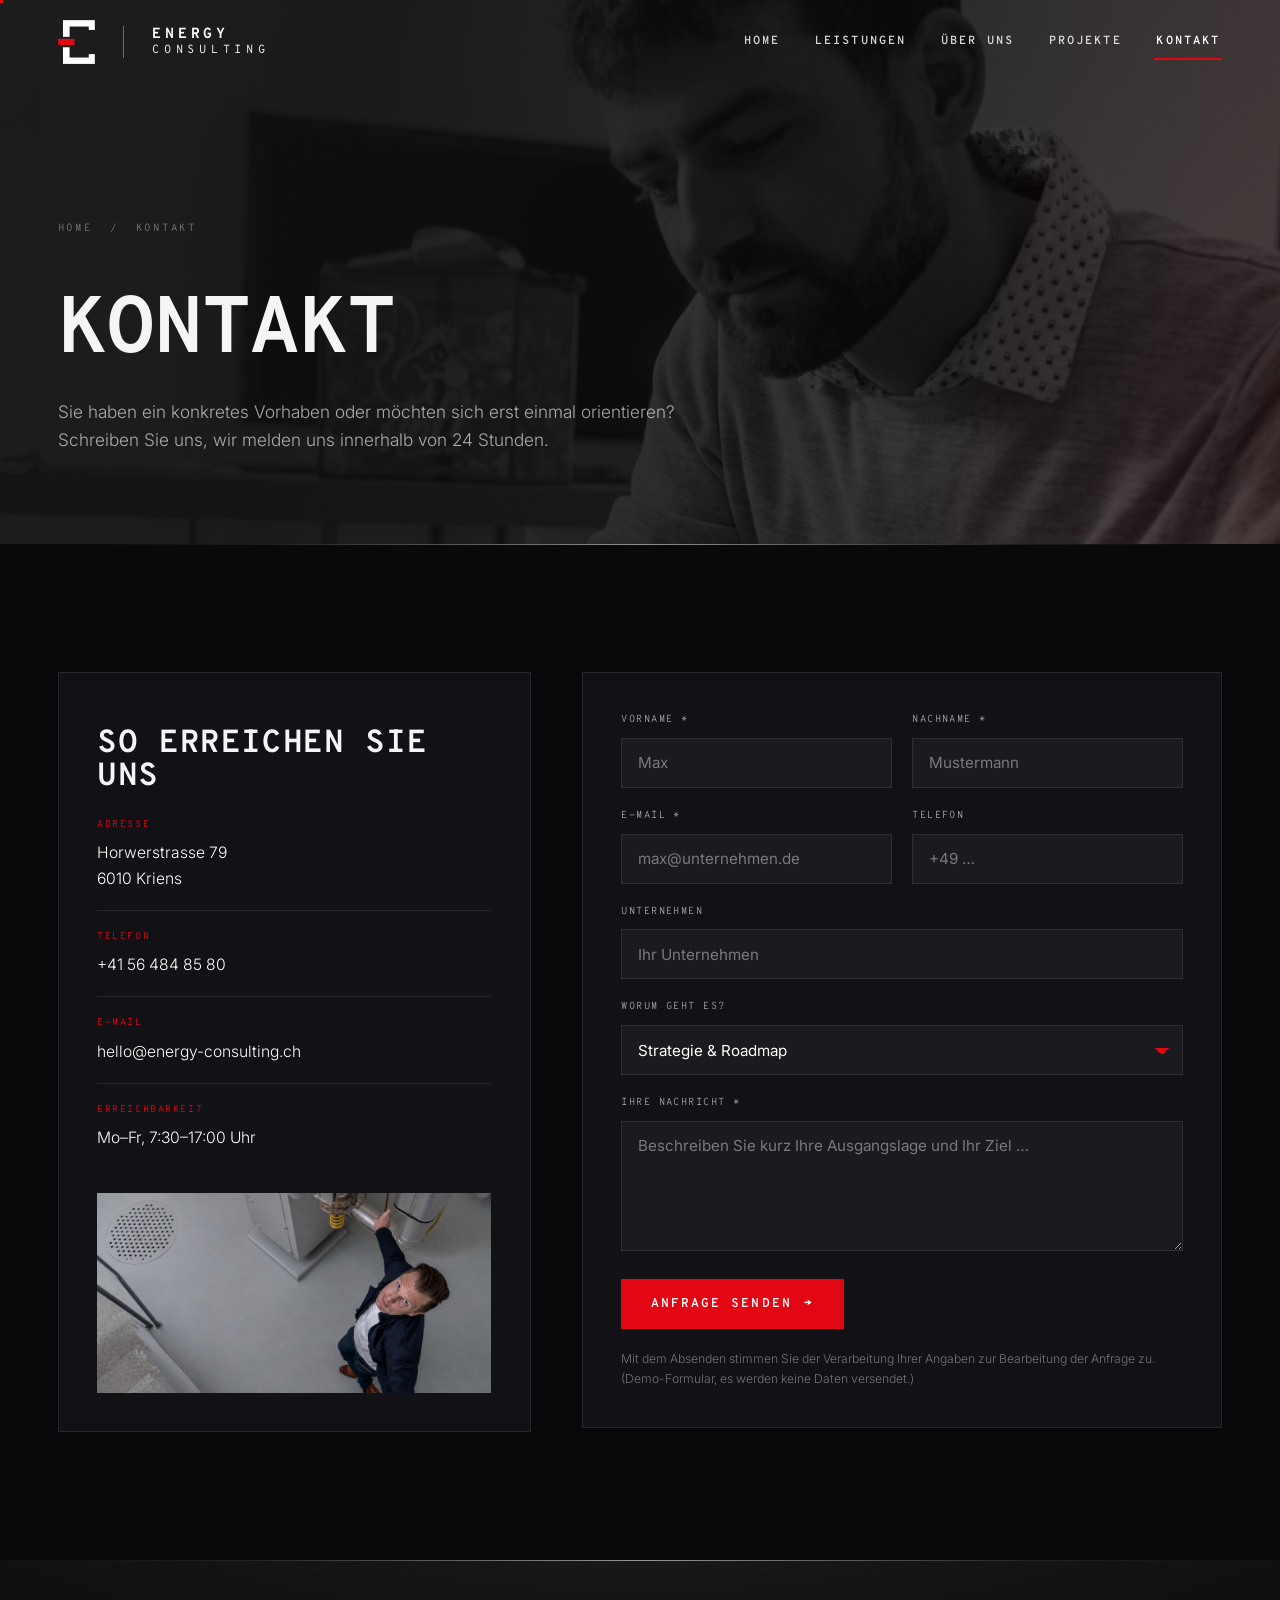
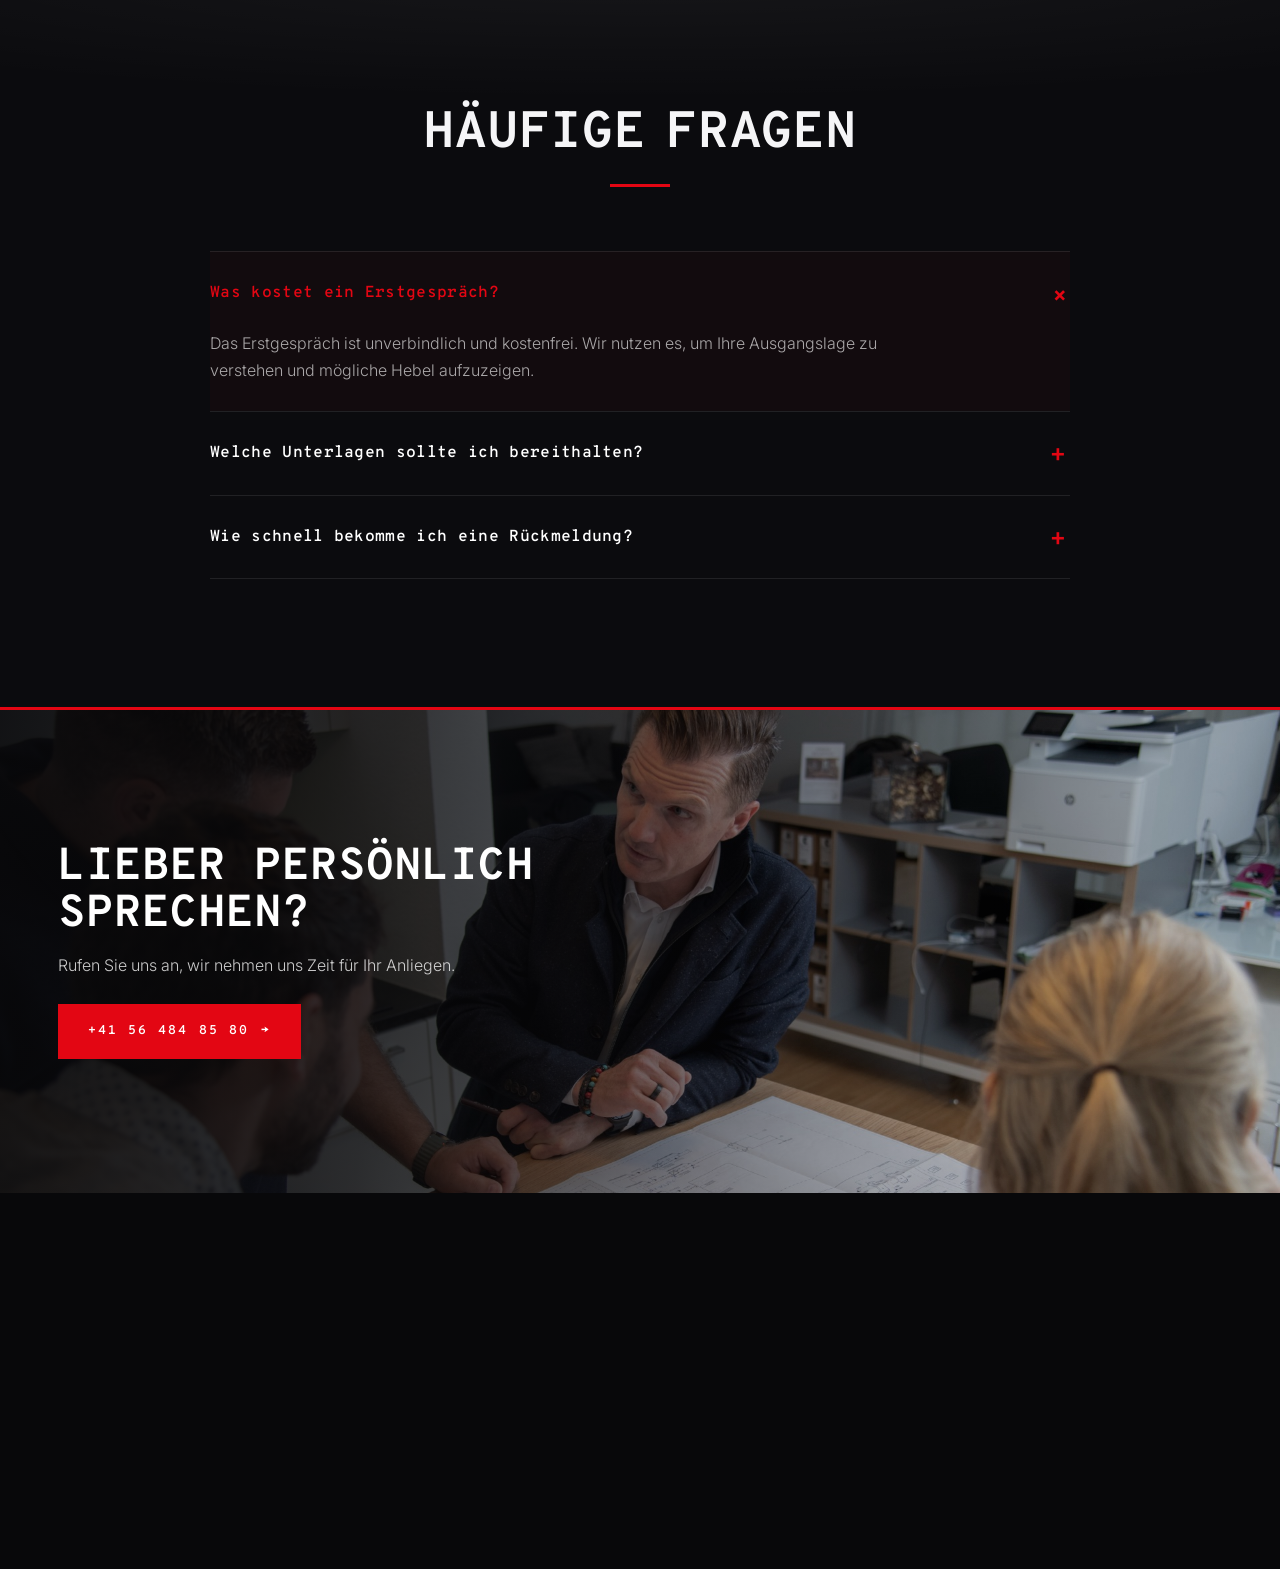
==== commit 7e1c596f: "Markup: Kunden-Adresse, 25 Jahre, Bindestrich->Komma, echte Projekte, Oeffnungszeiten Co-Authored-By" ====
--- a/kontakt.html
+++ b/kontakt.html
@@ -4,14 +4,14 @@
 <meta charset="UTF-8" />
 <meta name="viewport" content="width=device-width, initial-scale=1" />
 <title>Kontakt — Energy Consulting</title>
-<meta name="description" content="Sprechen Sie mit uns über Ihr Energiekonzept. Unverbindliches Erstgespräch – wir melden uns innerhalb von 24 Stunden." />
+<meta name="description" content="Sprechen Sie mit uns über Ihr Energiekonzept. Unverbindliches Erstgespräch, wir melden uns innerhalb von 24 Stunden." />
 <link rel="preconnect" href="https://fonts.googleapis.com" />
 <link rel="preconnect" href="https://fonts.gstatic.com" crossorigin />
 <link href="https://fonts.googleapis.com/css2?family=Inter:wght@300;400;500;600&family=Overpass+Mono:wght@400;600;700&display=swap" rel="stylesheet" />
 <link rel="icon" href="favicon.ico" sizes="any" />
 <link rel="icon" type="image/png" sizes="32x32" href="favicon-32.png" />
 <link rel="apple-touch-icon" href="favicon-180.png" />
-<link rel="stylesheet" href="styles.css?v=75" />
+<link rel="stylesheet" href="styles.css?v=78" />
 </head>
 <body>
 
@@ -38,7 +38,7 @@
   <div class="wrap">
     <div class="crumb"><a href="index.html">Home</a> &nbsp;/&nbsp; Kontakt</div>
     <h1>Kontakt</h1>
-    <p>Sie haben ein konkretes Vorhaben oder möchten sich erst einmal orientieren? Schreiben Sie uns – wir melden uns innerhalb von 24 Stunden.</p>
+    <p>Sie haben ein konkretes Vorhaben oder möchten sich erst einmal orientieren? Schreiben Sie uns, wir melden uns innerhalb von 24 Stunden.</p>
   </div>
 </section>
 
@@ -46,10 +46,10 @@
   <div class="wrap contact-grid">
     <!-- Info -->
     <div class="contact-info glass reveal-left">      <h2 class="sec-head" style="font-size:clamp(1.4rem,2.6vw,2rem);margin:16px 0 22px">So erreichen Sie uns</h2>
-      <div class="row"><div class="k">Adresse</div><div class="v">Bahnhofstrasse 6a<br>5210 Windisch</div></div>
+      <div class="row"><div class="k">Adresse</div><div class="v">Horwerstrasse 79<br>6010 Kriens</div></div>
       <div class="row"><div class="k">Telefon</div><div class="v"><a href="tel:+41564848580">+41 56 484 85 80</a></div></div>
       <div class="row"><div class="k">E-Mail</div><div class="v"><a href="mailto:hello@energy-consulting.ch">hello@energy-consulting.ch</a></div></div>
-      <div class="row"><div class="k">Erreichbarkeit</div><div class="v">Mo–Fr, 9–18 Uhr</div></div>
+      <div class="row"><div class="k">Erreichbarkeit</div><div class="v">Mo–Fr, 7:30–17:00 Uhr</div></div>
       <div class="contact-photo">
         <img src="foto-200.jpg" alt="Energieberatung im Technikraum" style="object-position: 50% 28%" />
       </div>
@@ -96,7 +96,7 @@
           <button type="submit" class="btn">Anfrage senden <span class="arr" aria-hidden="true">→</span></button>
           <p class="form-status" role="status" aria-live="polite"></p>
         </div>
-        <p class="full" style="color:var(--txt-faint);font-size:0.76rem">Mit dem Absenden stimmen Sie der Verarbeitung Ihrer Angaben zur Bearbeitung der Anfrage zu. (Demo-Formular – es werden keine Daten versendet.)</p>
+        <p class="full" style="color:var(--txt-faint);font-size:0.76rem">Mit dem Absenden stimmen Sie der Verarbeitung Ihrer Angaben zur Bearbeitung der Anfrage zu. (Demo-Formular, es werden keine Daten versendet.)</p>
       </form>
     </div>
   </div>
@@ -110,7 +110,7 @@
     </div>
     <div class="faq reveal">
       <details open><summary>Was kostet ein Erstgespräch?</summary><p>Das Erstgespräch ist unverbindlich und kostenfrei. Wir nutzen es, um Ihre Ausgangslage zu verstehen und mögliche Hebel aufzuzeigen.</p></details>
-      <details><summary>Welche Unterlagen sollte ich bereithalten?</summary><p>Hilfreich sind – falls vorhanden – Energieabrechnungen der letzten 12 Monate sowie Informationen zu Standorten und Anlagen. Zwingend nötig ist das aber nicht.</p></details>
+      <details><summary>Welche Unterlagen sollte ich bereithalten?</summary><p>Hilfreich sind, falls vorhanden, Energieabrechnungen der letzten 12 Monate sowie Informationen zu Standorten und Anlagen. Zwingend nötig ist das aber nicht.</p></details>
       <details><summary>Wie schnell bekomme ich eine Rückmeldung?</summary><p>In der Regel melden wir uns innerhalb eines Werktags, um einen Termin abzustimmen.</p></details>
     </div>
   </div>
@@ -126,7 +126,7 @@
   <div class="contact-closing__content">
     <div class="wrap">
       <h2>Lieber persönlich sprechen?</h2>
-      <p>Rufen Sie uns an – wir nehmen uns Zeit für Ihr Anliegen.</p>
+      <p>Rufen Sie uns an, wir nehmen uns Zeit für Ihr Anliegen.</p>
       <a href="tel:+41564848580" class="btn">+41 56 484 85 80 <span class="arr" aria-hidden="true">→</span></a>
     </div>
   </div>
@@ -149,12 +149,12 @@
         </div>
       </div>
       <div class="foot__col"><h4>Navigation</h4><a href="leistungen.html">Leistungen</a><a href="ueber-uns.html">Über uns</a><a href="projekte.html">Projekte</a><a href="kontakt.html">Kontakt</a></div>
-      <div class="foot__col"><h4>Kontakt</h4><a href="https://maps.google.com/?q=Bahnhofstrasse+6a+5210+Windisch" target="_blank" rel="noopener">Bahnhofstrasse 6a, 5210 Windisch</a><a href="tel:+41564848580">+41 56 484 85 80</a><a href="mailto:hello@energy-consulting.ch">hello@energy-consulting.ch</a></div>
+      <div class="foot__col"><h4>Kontakt</h4><a href="https://maps.google.com/?q=Horwerstrasse+79+6010+Kriens" target="_blank" rel="noopener">Horwerstrasse 79, 6010 Kriens</a><a href="tel:+41564848580">+41 56 484 85 80</a><a href="mailto:hello@energy-consulting.ch">hello@energy-consulting.ch</a></div>
     </div>
     <div class="foot__bottom"><span>© 2026 Energy Consulting</span><span>Impressum · Datenschutz</span></div>
   </div>
 </div>
 </footer>
 
-<script src="app.js?v=75"></script></body>
+<script src="app.js?v=78"></script></body>
 </html>
--- a/styles.css
+++ b/styles.css
@@ -183,7 +183,7 @@
 /* Industrieanlage-Foto rechts, links ausgeblendet hinter dem Text (S/W + roter Hauch) */
 .hero__photo { position: absolute; inset: 0; z-index: 1; pointer-events: none;
   background: url("hero-refinery.jpg") center right / cover no-repeat;
-  filter: grayscale(1) contrast(1.06) brightness(0.6);
+  filter: grayscale(1) contrast(1.06) brightness(0.42);
   -webkit-mask-image: linear-gradient(90deg, transparent 0%, rgba(0,0,0,0.18) 34%, #000 64%);
   mask-image: linear-gradient(90deg, transparent 0%, rgba(0,0,0,0.18) 34%, #000 64%); }
 .hero__photo::after { display: none; }
@@ -1461,6 +1461,16 @@
   border-top: 1px solid rgba(0,0,0,0.08) !important;
   border-bottom: 1px solid rgba(0,0,0,0.08) !important;
 }
+/* Sauberer Übergang Hero → weisse Leiste: dunkler Verlauf deckt den grauen Foto-Rand ab */
+.pillars::before {
+  content: "";
+  position: absolute;
+  left: 0; right: 0; bottom: 100%;
+  height: clamp(70px, 11vh, 130px);
+  background: linear-gradient(to bottom, transparent 0%, var(--bg) 94%);
+  pointer-events: none;
+  z-index: 1;
+}
 .pillar           { color: var(--noir) !important; }
 .pillar h3        { color: var(--noir) !important; }
 .pillar p         { color: #555 !important; }
